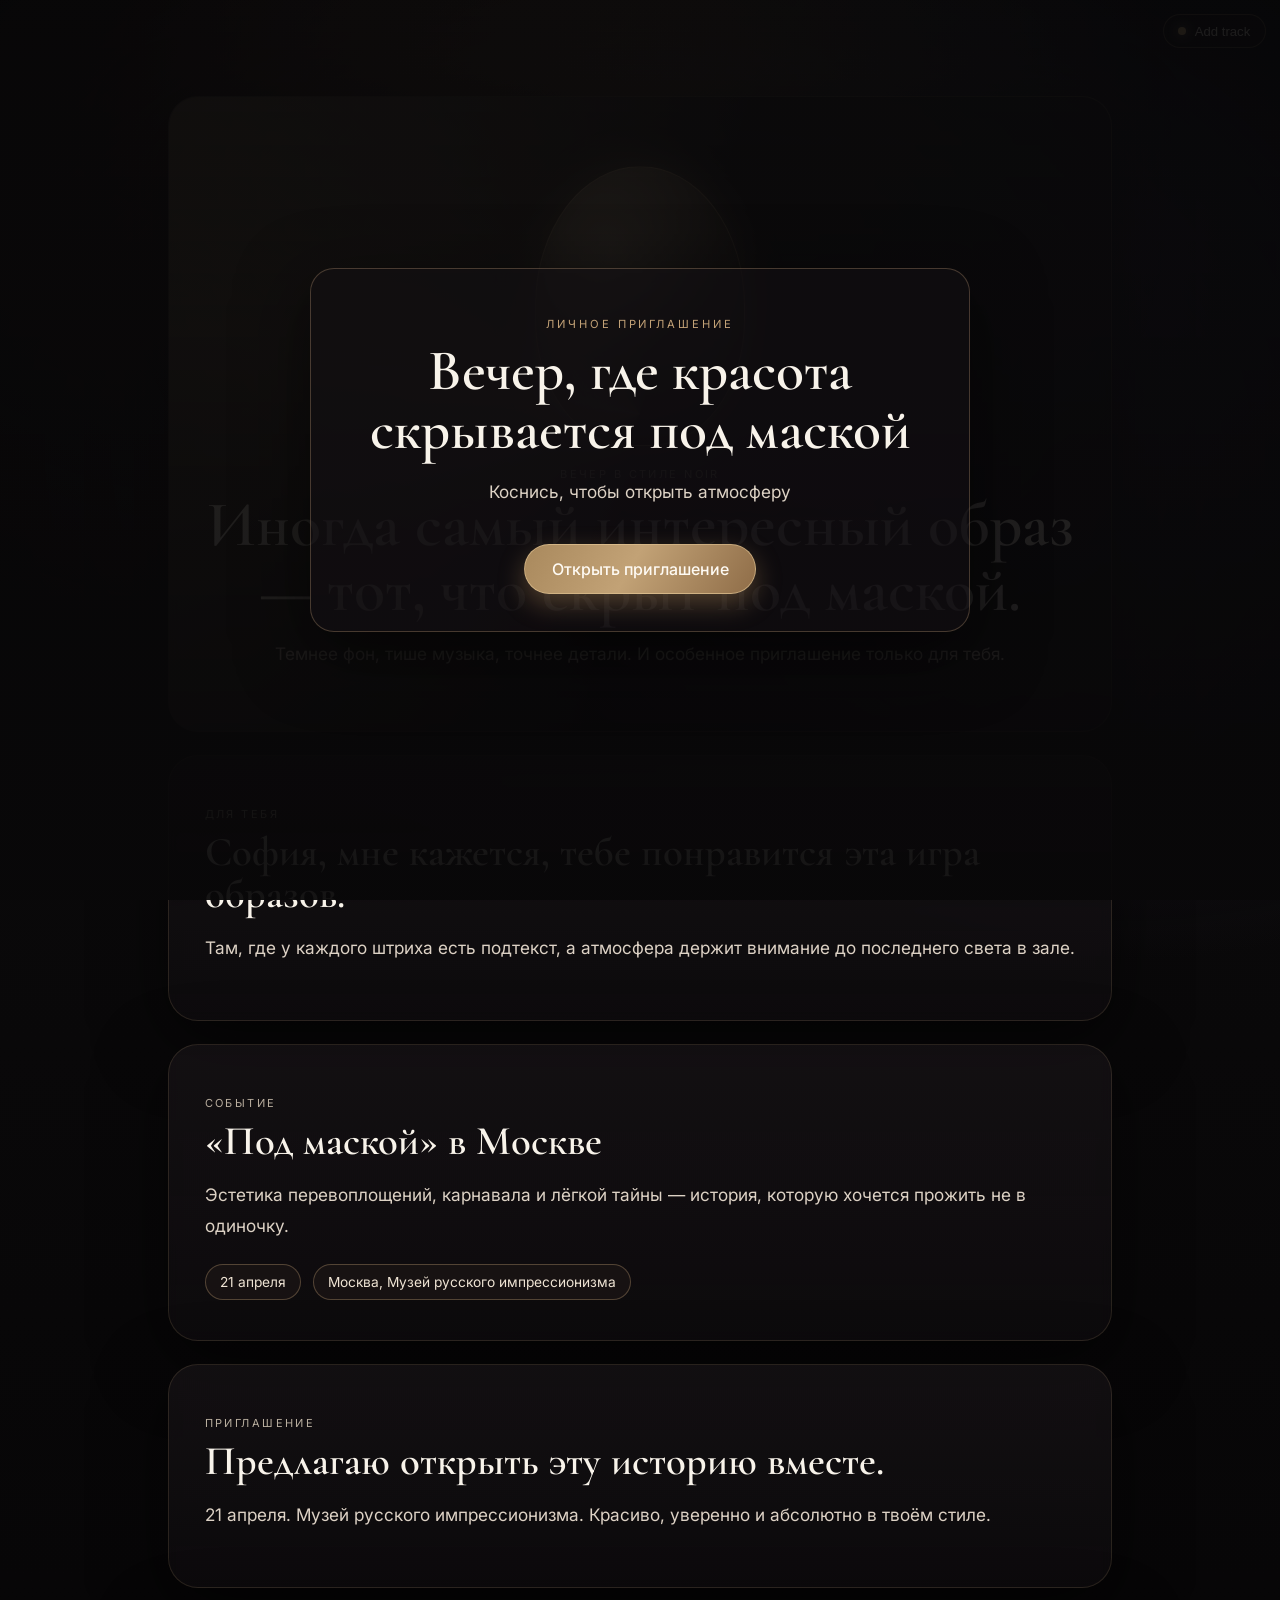
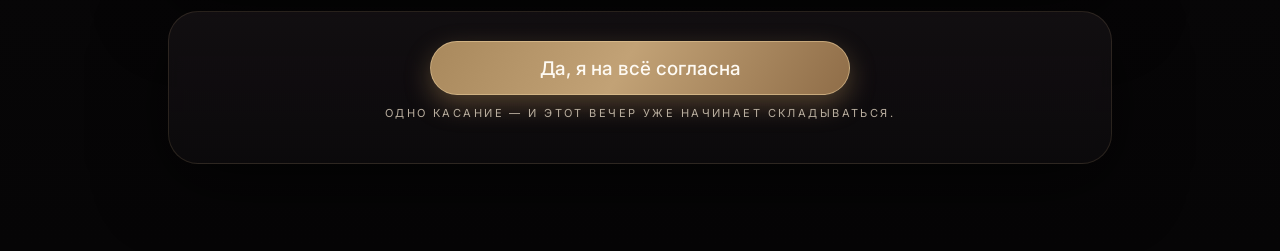
==== index.html @ 5cc1ad4d "Remove binary audio asset and make track external" ====
<!doctype html>
<html lang="ru">
  <head>
    <meta charset="UTF-8" />
    <meta name="viewport" content="width=device-width, initial-scale=1.0" />
    <title>Персональное приглашение</title>
    <meta
      name="description"
      content="Атмосферное персональное приглашение на выставку «Под маской» в Москве."
    />
    <link rel="preconnect" href="https://fonts.googleapis.com" />
    <link rel="preconnect" href="https://fonts.gstatic.com" crossorigin />
    <link
      href="https://fonts.googleapis.com/css2?family=Cormorant+Garamond:wght@400;500;600;700&family=Inter:wght@300;400;500;600&display=swap"
      rel="stylesheet"
    />
    <link rel="stylesheet" href="./styles.css" />
  </head>
  <body>
    <div class="grain"></div>
    <div class="vignette"></div>
    <div class="ambient-glow"></div>

    <div class="intro-overlay" id="introOverlay" aria-hidden="false">
      <div class="intro-card">
        <p class="intro-kicker">Личное приглашение</p>
        <h1 class="intro-title">Вечер, где красота скрывается под маской</h1>
        <p class="intro-subtitle">Коснись, чтобы открыть атмосферу</p>
        <button id="startButton" class="start-button">Открыть приглашение</button>
      </div>
    </div>

    <audio id="bgMusic" loop preload="none"></audio>

    <main class="page" id="page" aria-live="polite">
      <header class="hero reveal">
        <div class="hero-light"></div>
        <div class="mask-orb" aria-hidden="true"></div>
        <p class="eyebrow" id="eyebrowText"></p>
        <h2 class="hero-title" id="heroTitle"></h2>
        <p class="hero-description" id="heroDescription"></p>
      </header>

      <section class="content reveal" id="personalSection">
        <p class="section-label">Для тебя</p>
        <h3 class="section-title" id="personalTitle"></h3>
        <p class="section-text" id="personalText"></p>
      </section>

      <section class="content reveal" id="eventSection">
        <p class="section-label">Событие</p>
        <h3 class="section-title" id="eventTitle"></h3>
        <p class="section-text" id="eventText"></p>
        <div class="event-facts">
          <span id="factDate"></span>
          <span id="factPlace"></span>
        </div>
      </section>

      <section class="content content-invite reveal" id="inviteSection">
        <p class="section-label">Приглашение</p>
        <h3 class="section-title" id="inviteTitle"></h3>
        <p class="section-text" id="inviteText"></p>
      </section>

      <section class="cta-section reveal">
        <button id="agreeButton" class="agree-button">Да, я на всё согласна</button>
        <p class="cta-hint">Одно касание — и этот вечер уже начинает складываться.</p>
      </section>
    </main>

    <button class="sound-toggle" id="soundToggle" aria-label="Выключить звук" disabled>
      <span class="sound-dot"></span>
      <span id="soundState">Sound on</span>
    </button>

    <div class="confirmation" id="confirmation" aria-hidden="true">
      <div class="confirmation-card">
        <p class="confirmation-title">Принято.</p>
        <p class="confirmation-text" id="confirmationText"></p>
      </div>
    </div>

    <script src="./script.js"></script>
  </body>
</html>
---- styles.css ----
:root {
  --bg: #080708;
  --bg-soft: #121014;
  --text: #f2ede3;
  --muted: #b9ae9f;
  --gold: #c3a277;
  --gold-soft: rgba(195, 162, 119, 0.4);
  --card: rgba(19, 16, 19, 0.58);
  --line: rgba(195, 162, 119, 0.32);
  --shadow: 0 20px 70px rgba(0, 0, 0, 0.56);
}

* {
  box-sizing: border-box;
}

html,
body {
  margin: 0;
  min-height: 100%;
  font-family: 'Inter', system-ui, sans-serif;
  background: radial-gradient(circle at 18% 0%, #2a1717 0%, transparent 34%),
    radial-gradient(circle at 88% 14%, #231d2f 0%, transparent 36%),
    linear-gradient(180deg, #070607 0%, #0a090a 42%, #060506 100%);
  color: var(--text);
  overflow-x: hidden;
}

body {
  position: relative;
}

.grain,
.vignette,
.ambient-glow {
  position: fixed;
  inset: 0;
  pointer-events: none;
}

.grain {
  opacity: 0.07;
  background-image: radial-gradient(circle, rgba(255, 255, 255, 0.22) 0.8px, transparent 0.8px);
  background-size: 3px 3px;
}

.vignette {
  background: radial-gradient(ellipse at center, transparent 44%, rgba(0, 0, 0, 0.6) 100%);
}

.ambient-glow {
  background: radial-gradient(circle at 50% 18%, rgba(218, 179, 126, 0.2), transparent 55%);
  animation: breathe 9s ease-in-out infinite;
}

@keyframes breathe {
  0%,
  100% {
    opacity: 0.46;
    transform: scale(1);
  }
  50% {
    opacity: 0.76;
    transform: scale(1.06);
  }
}

.page {
  max-width: 980px;
  margin: 0 auto;
  padding: 5.2rem 1.15rem 4rem;
  position: relative;
  z-index: 4;
}

.hero,
.content,
.cta-section {
  border: 1px solid rgba(195, 162, 119, 0.16);
  background: linear-gradient(180deg, rgba(23, 19, 22, 0.72) 0%, rgba(17, 14, 17, 0.54) 100%);
  backdrop-filter: blur(6px);
  border-radius: 26px;
  box-shadow: var(--shadow);
  margin-bottom: 1.25rem;
}

.hero {
  position: relative;
  overflow: hidden;
  padding: 3.8rem 1.35rem 2.35rem;
  text-align: center;
}

.hero-light {
  position: absolute;
  inset: -35%;
  background: conic-gradient(from 190deg at 50% 50%, transparent 0deg, rgba(229, 194, 142, 0.28) 90deg, transparent 190deg);
  animation: sweep 18s linear infinite;
}

@keyframes sweep {
  from {
    transform: rotate(0deg);
  }
  to {
    transform: rotate(360deg);
  }
}

.mask-orb {
  width: clamp(130px, 31vw, 210px);
  aspect-ratio: 3 / 4;
  margin: 0 auto 1.3rem;
  border-radius: 50% 50% 45% 45%;
  border: 1px solid var(--line);
  background: radial-gradient(circle at 36% 30%, rgba(238, 215, 183, 0.36), transparent 46%),
    linear-gradient(160deg, rgba(199, 171, 132, 0.4), rgba(82, 59, 47, 0.14));
  box-shadow: 0 0 40px rgba(202, 170, 126, 0.31), inset 0 -18px 28px rgba(0, 0, 0, 0.4);
  animation: floatMask 7.5s ease-in-out infinite;
}

@keyframes floatMask {
  0%,
  100% {
    transform: translateY(0) rotate(-1deg);
  }
  50% {
    transform: translateY(-12px) rotate(1deg);
  }
}

.eyebrow,
.section-label,
.cta-hint {
  text-transform: uppercase;
  letter-spacing: 0.22em;
  font-size: 0.69rem;
  color: var(--muted);
}

.hero-title,
.section-title,
.intro-title,
.confirmation-title {
  font-family: 'Cormorant Garamond', serif;
  font-weight: 600;
  line-height: 1.02;
  color: #f8f3ea;
}

.hero-title {
  font-size: clamp(2rem, 9vw, 4rem);
  margin: 0.55rem 0 1rem;
}

.hero-description,
.section-text,
.intro-subtitle,
.confirmation-text {
  color: #ddd2c5;
  line-height: 1.75;
  font-size: clamp(1rem, 2.8vw, 1.08rem);
}

.content {
  padding: 2.1rem 1.2rem;
}

.section-title {
  font-size: clamp(1.65rem, 6.3vw, 2.55rem);
  margin: 0.5rem 0 0.9rem;
}

.event-facts {
  margin-top: 1.45rem;
  display: flex;
  flex-wrap: wrap;
  gap: 0.7rem;
}

.event-facts span {
  border: 1px solid rgba(195, 162, 119, 0.35);
  border-radius: 999px;
  padding: 0.55rem 0.9rem;
  font-size: 0.86rem;
  color: #efe4d4;
  background: rgba(53, 39, 33, 0.28);
}

.cta-section {
  text-align: center;
  padding: 1.8rem 1.1rem 2rem;
}

.agree-button,
.start-button {
  appearance: none;
  border: 1px solid rgba(233, 204, 154, 0.58);
  border-radius: 999px;
  background: linear-gradient(120deg, #a9895d 0%, #c2a276 46%, #8f6d48 100%);
  color: #fefaf3;
  font-family: 'Inter', sans-serif;
  font-weight: 500;
  padding: 0.9rem 1.65rem;
  cursor: pointer;
  box-shadow: 0 10px 26px rgba(159, 124, 81, 0.45);
  transition: transform 0.28s ease, box-shadow 0.28s ease, filter 0.28s ease;
}

.agree-button {
  font-size: clamp(1.02rem, 4.4vw, 1.18rem);
  width: min(100%, 420px);
}

.start-button {
  margin-top: 1.2rem;
  min-width: 220px;
  font-size: 1rem;
}

.agree-button:hover,
.start-button:hover,
.agree-button:focus-visible,
.start-button:focus-visible {
  transform: translateY(-2px) scale(1.01);
  box-shadow: 0 14px 31px rgba(188, 143, 92, 0.48);
  filter: saturate(1.1);
  outline: none;
}

.agree-button:active,
.start-button:active {
  transform: translateY(1px) scale(0.997);
}

.reveal {
  opacity: 0;
  transform: translateY(22px);
  transition: opacity 0.9s ease, transform 0.9s ease;
}

.reveal.show {
  opacity: 1;
  transform: translateY(0);
}

.sound-toggle {
  position: fixed;
  right: 0.9rem;
  top: 0.9rem;
  display: inline-flex;
  align-items: center;
  gap: 0.55rem;
  border: 1px solid rgba(192, 161, 120, 0.45);
  border-radius: 999px;
  padding: 0.52rem 0.9rem;
  font-size: 0.82rem;
  color: #f0e6d9;
  background: rgba(20, 17, 20, 0.75);
  backdrop-filter: blur(6px);
  z-index: 10;
}

.sound-toggle:disabled {
  opacity: 0.6;
}

.sound-dot {
  width: 8px;
  height: 8px;
  border-radius: 50%;
  background: #eac087;
  box-shadow: 0 0 11px rgba(234, 192, 135, 0.86);
}

.sound-toggle.muted .sound-dot {
  background: #7d7264;
  box-shadow: none;
}

.intro-overlay {
  position: fixed;
  inset: 0;
  z-index: 20;
  display: grid;
  place-items: center;
  padding: 1rem;
  background: linear-gradient(180deg, rgba(7, 7, 8, 0.84), rgba(9, 8, 9, 0.95));
  transition: opacity 1s ease, visibility 1s ease;
}

.intro-overlay.hidden {
  opacity: 0;
  visibility: hidden;
}

.intro-card {
  text-align: center;
  max-width: 660px;
  border: 1px solid rgba(198, 164, 123, 0.3);
  border-radius: 24px;
  background: var(--card);
  padding: 2.3rem 1.2rem;
  box-shadow: var(--shadow);
}

.intro-kicker {
  color: var(--gold);
  letter-spacing: 0.26em;
  text-transform: uppercase;
  font-size: 0.7rem;
}

.intro-title {
  font-size: clamp(2rem, 8.3vw, 3.6rem);
  margin: 0.45rem 0 0.95rem;
}

.confirmation {
  position: fixed;
  inset: 0;
  z-index: 40;
  display: grid;
  place-items: center;
  pointer-events: none;
  opacity: 0;
  transition: opacity 0.75s ease;
  background: radial-gradient(circle at center, rgba(37, 24, 22, 0.68), rgba(6, 6, 6, 0.92));
}

.confirmation.show {
  opacity: 1;
}

.confirmation-card {
  width: min(92vw, 560px);
  text-align: center;
  border-radius: 24px;
  border: 1px solid rgba(220, 186, 136, 0.35);
  padding: 2rem 1.2rem;
  background: rgba(21, 18, 20, 0.75);
}

.confirmation-title {
  font-size: clamp(2.2rem, 10vw, 3.2rem);
  margin: 0 0 0.7rem;
}

@media (min-width: 760px) {
  .page {
    padding-top: 6rem;
  }

  .hero,
  .content,
  .cta-section {
    margin-bottom: 1.45rem;
    border-radius: 30px;
  }

  .hero {
    padding: 4.3rem 2.2rem 2.75rem;
  }

  .content {
    padding: 2.5rem 2.2rem;
  }
}

@media (prefers-reduced-motion: reduce) {
  *,
  *::before,
  *::after {
    animation: none !important;
    transition: none !important;
    scroll-behavior: auto !important;
  }
}
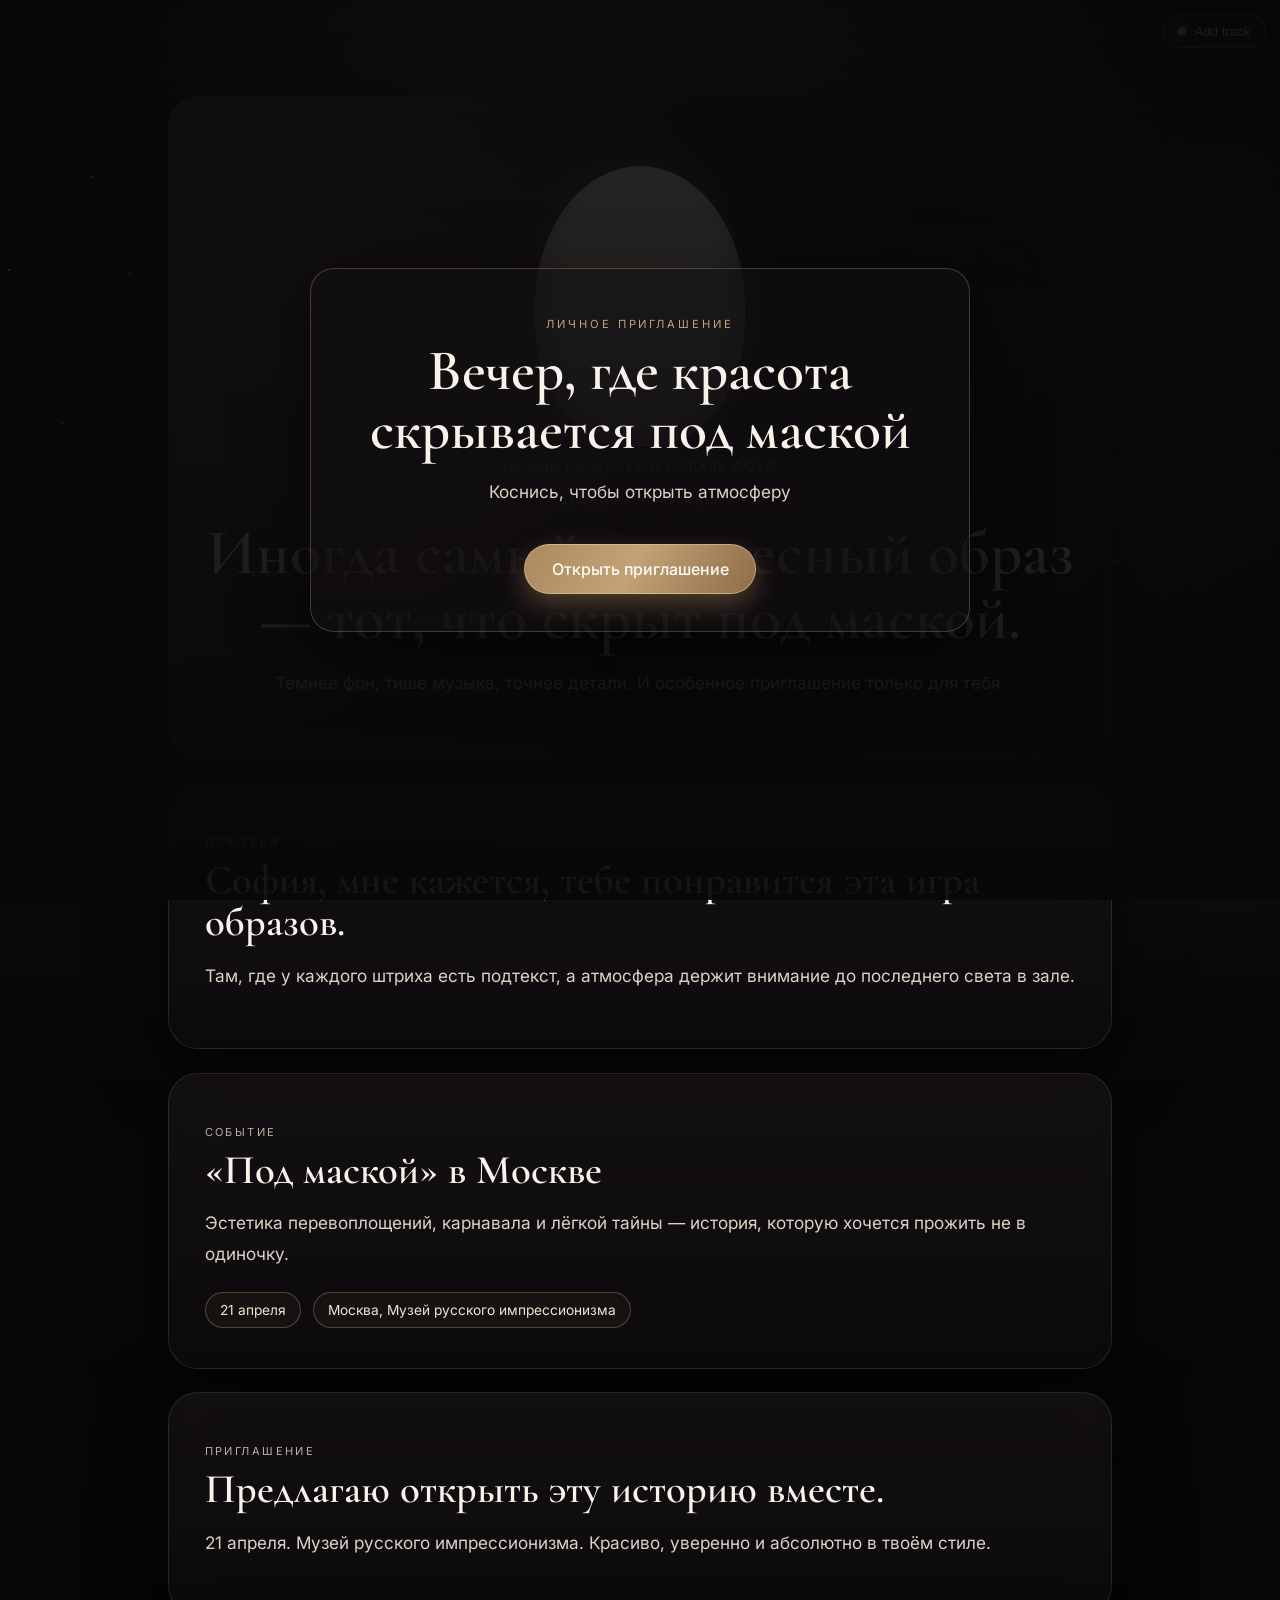
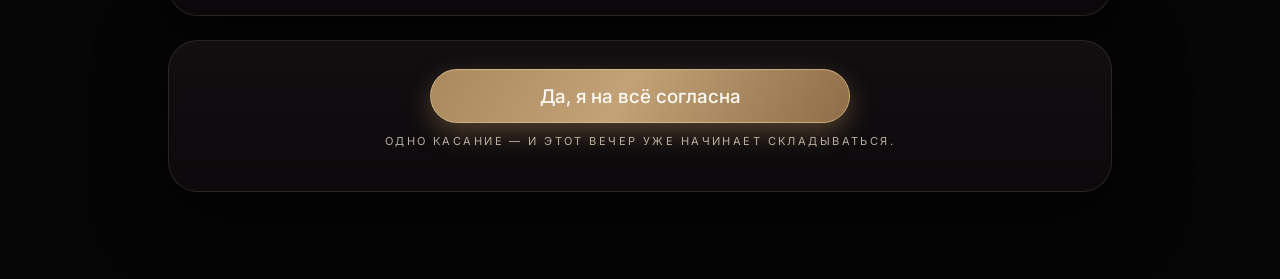
==== commit d51fc978: "Enhance invitation with Telegram RSVP, photo mask upload, and richer animations" ====
--- a/index.html
+++ b/index.html
@@ -20,6 +20,7 @@
     <div class="grain"></div>
     <div class="vignette"></div>
     <div class="ambient-glow"></div>
+    <div class="sparkles" id="sparkles" aria-hidden="true"></div>
 
     <div class="intro-overlay" id="introOverlay" aria-hidden="false">
       <div class="intro-card">
@@ -33,9 +34,13 @@
     <audio id="bgMusic" loop preload="none"></audio>
 
     <main class="page" id="page" aria-live="polite">
-      <header class="hero reveal">
+      <header class="hero reveal" id="hero">
         <div class="hero-light"></div>
-        <div class="mask-orb" aria-hidden="true"></div>
+        <div class="mask-wrap">
+          <button id="maskOrb" class="mask-orb" aria-label="Загрузить фото в маску"></button>
+          <div class="orb-hint">Нажми на маску и добавь фото</div>
+          <input id="photoInput" class="photo-input" type="file" accept="image/*" />
+        </div>
         <p class="eyebrow" id="eyebrowText"></p>
         <h2 class="hero-title" id="heroTitle"></h2>
         <p class="hero-description" id="heroDescription"></p>
--- a/styles.css
+++ b/styles.css
@@ -1,10 +1,7 @@
 :root {
-  --bg: #080708;
-  --bg-soft: #121014;
   --text: #f2ede3;
   --muted: #b9ae9f;
   --gold: #c3a277;
-  --gold-soft: rgba(195, 162, 119, 0.4);
   --card: rgba(19, 16, 19, 0.58);
   --line: rgba(195, 162, 119, 0.32);
   --shadow: 0 20px 70px rgba(0, 0, 0, 0.56);
@@ -32,7 +29,8 @@
 
 .grain,
 .vignette,
-.ambient-glow {
+.ambient-glow,
+.sparkles {
   position: fixed;
   inset: 0;
   pointer-events: none;
@@ -51,6 +49,33 @@
 .ambient-glow {
   background: radial-gradient(circle at 50% 18%, rgba(218, 179, 126, 0.2), transparent 55%);
   animation: breathe 9s ease-in-out infinite;
+}
+
+.spark {
+  position: absolute;
+  width: 2px;
+  height: 2px;
+  border-radius: 50%;
+  background: rgba(255, 227, 186, 0.92);
+  box-shadow: 0 0 10px rgba(255, 214, 155, 0.65);
+  animation: sparkleUp linear infinite;
+}
+
+@keyframes sparkleUp {
+  0% {
+    opacity: 0;
+    transform: translateY(10px) scale(0.7);
+  }
+  15% {
+    opacity: 0.85;
+  }
+  80% {
+    opacity: 0.5;
+  }
+  100% {
+    opacity: 0;
+    transform: translateY(-70px) scale(1.15);
+  }
 }
 
 @keyframes breathe {
@@ -85,10 +110,34 @@
 }
 
 .hero {
+  --parallaxX: 0px;
+  --parallaxY: 0px;
   position: relative;
   overflow: hidden;
   padding: 3.8rem 1.35rem 2.35rem;
   text-align: center;
+  transform: translate3d(var(--parallaxX), var(--parallaxY), 0);
+  transition: transform 0.25s ease;
+}
+
+.hero::after {
+  content: '';
+  position: absolute;
+  inset: 0;
+  background: linear-gradient(110deg, transparent 0%, rgba(245, 221, 188, 0.08) 32%, transparent 58%);
+  transform: translateX(-130%);
+  animation: heroShine 9s ease-in-out infinite;
+}
+
+@keyframes heroShine {
+  0%,
+  100% {
+    transform: translateX(-130%);
+  }
+  45%,
+  55% {
+    transform: translateX(130%);
+  }
 }
 
 .hero-light {
@@ -107,16 +156,52 @@
   }
 }
 
+.mask-wrap {
+  position: relative;
+  z-index: 2;
+  margin-bottom: 1.3rem;
+}
+
 .mask-orb {
+  --mask-image: none;
   width: clamp(130px, 31vw, 210px);
   aspect-ratio: 3 / 4;
-  margin: 0 auto 1.3rem;
+  margin: 0 auto;
   border-radius: 50% 50% 45% 45%;
   border: 1px solid var(--line);
-  background: radial-gradient(circle at 36% 30%, rgba(238, 215, 183, 0.36), transparent 46%),
+  background-image: var(--mask-image), radial-gradient(circle at 36% 30%, rgba(238, 215, 183, 0.36), transparent 46%),
     linear-gradient(160deg, rgba(199, 171, 132, 0.4), rgba(82, 59, 47, 0.14));
+  background-size: cover, auto, auto;
+  background-position: center;
   box-shadow: 0 0 40px rgba(202, 170, 126, 0.31), inset 0 -18px 28px rgba(0, 0, 0, 0.4);
   animation: floatMask 7.5s ease-in-out infinite;
+  cursor: pointer;
+  position: relative;
+}
+
+.mask-orb::before {
+  content: '';
+  position: absolute;
+  inset: 7%;
+  border-radius: inherit;
+  border: 1px solid rgba(250, 223, 176, 0.22);
+}
+
+.mask-orb.has-photo {
+  border-color: rgba(255, 222, 175, 0.6);
+  box-shadow: 0 0 48px rgba(202, 170, 126, 0.45), inset 0 -20px 20px rgba(0, 0, 0, 0.18);
+}
+
+.photo-input {
+  display: none;
+}
+
+.orb-hint {
+  margin-top: 0.7rem;
+  font-size: 0.78rem;
+  letter-spacing: 0.12em;
+  text-transform: uppercase;
+  color: #c7baa8;
 }
 
 @keyframes floatMask {
@@ -151,6 +236,20 @@
 .hero-title {
   font-size: clamp(2rem, 9vw, 4rem);
   margin: 0.55rem 0 1rem;
+  animation: titleRise 1.4s ease both;
+}
+
+@keyframes titleRise {
+  from {
+    opacity: 0;
+    transform: translateY(16px);
+    letter-spacing: 0.02em;
+  }
+  to {
+    opacity: 1;
+    transform: translateY(0);
+    letter-spacing: normal;
+  }
 }
 
 .hero-description,
@@ -221,7 +320,8 @@
 .agree-button:hover,
 .start-button:hover,
 .agree-button:focus-visible,
-.start-button:focus-visible {
+.start-button:focus-visible,
+.mask-orb:hover {
   transform: translateY(-2px) scale(1.01);
   box-shadow: 0 14px 31px rgba(188, 143, 92, 0.48);
   filter: saturate(1.1);
@@ -229,7 +329,8 @@
 }
 
 .agree-button:active,
-.start-button:active {
+.start-button:active,
+.mask-orb:active {
   transform: translateY(1px) scale(0.997);
 }
 
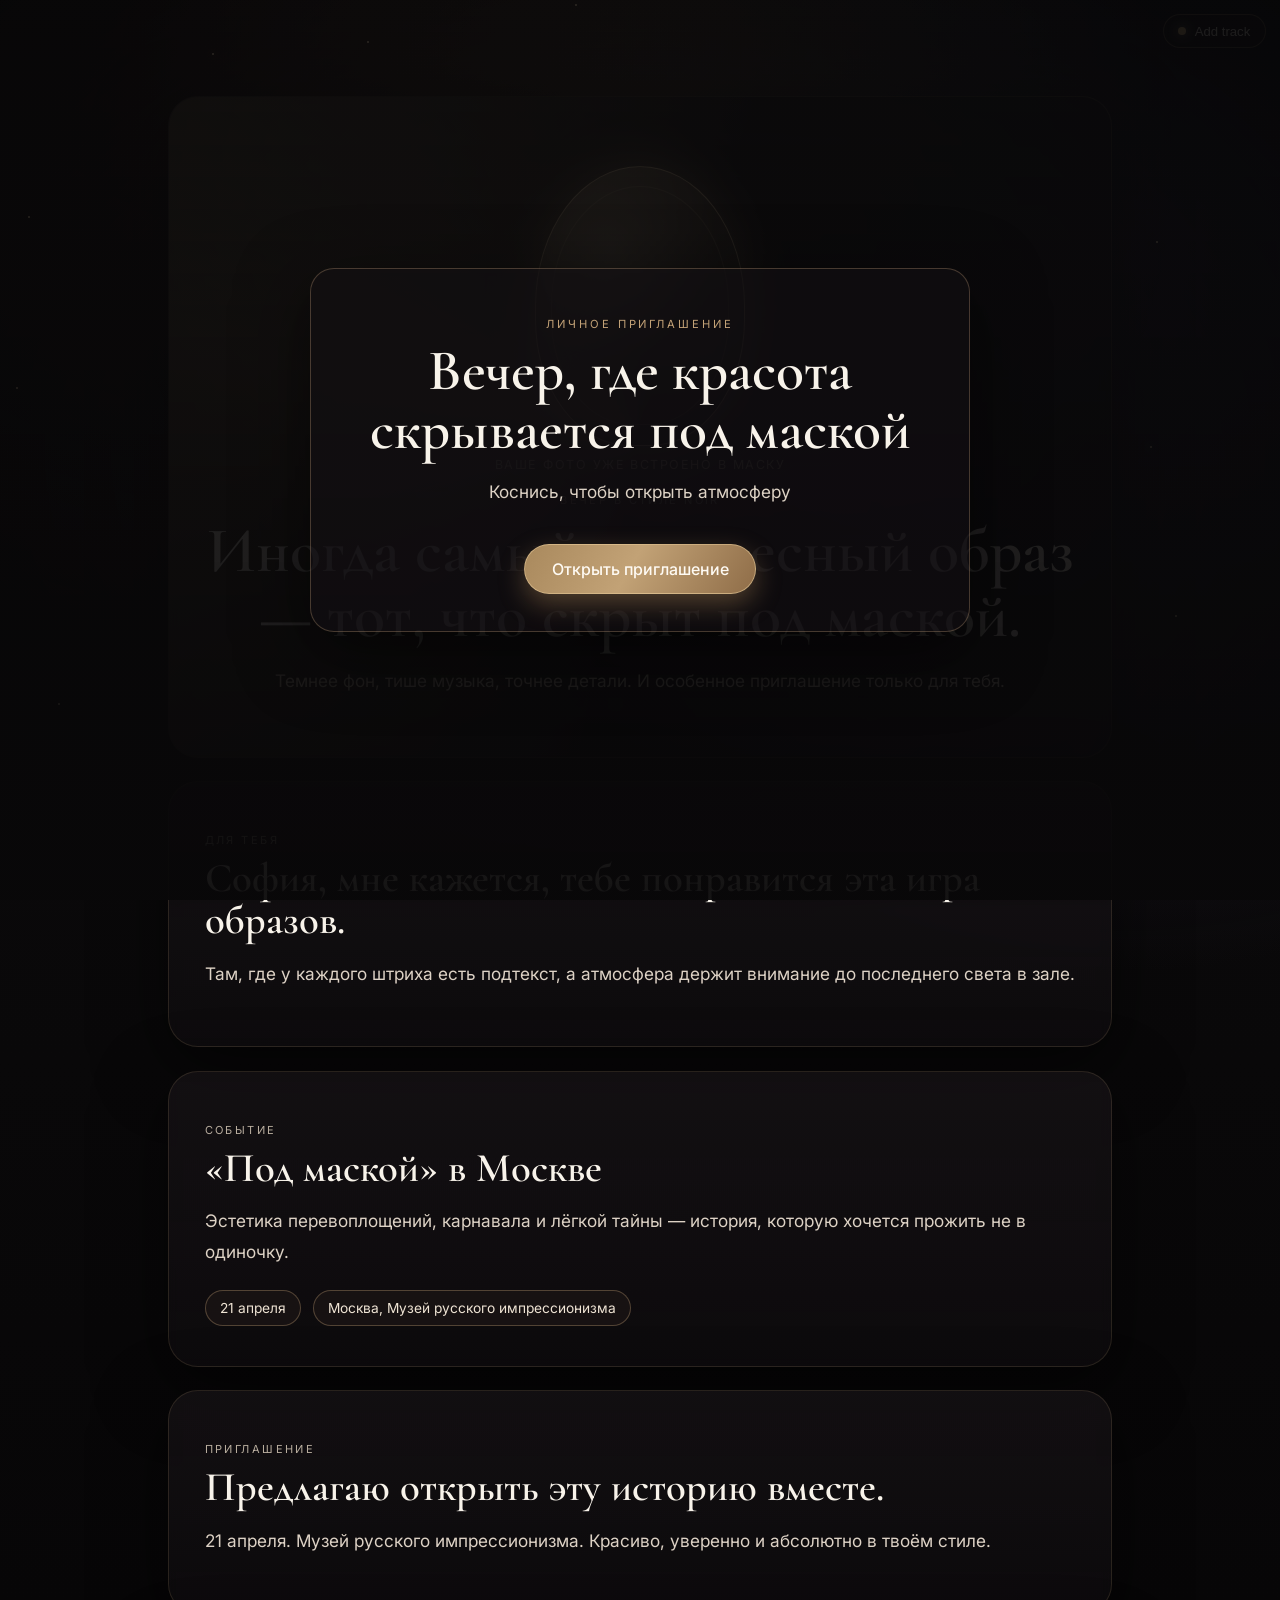
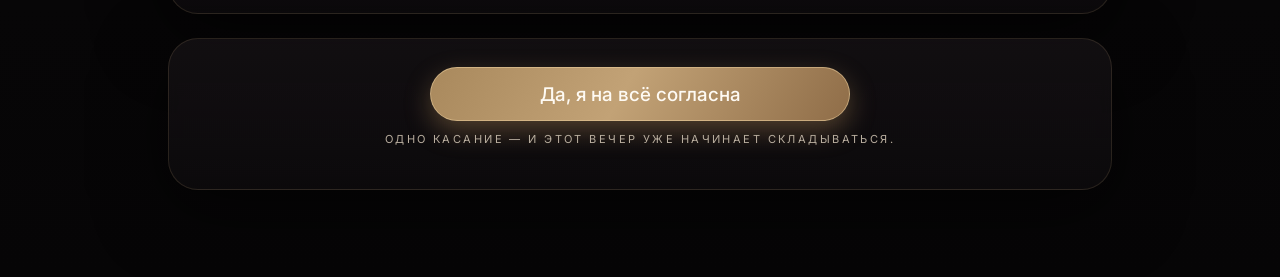
==== commit 511ee84c: "Set permanent default mask photo and remove manual upload flow" ====
--- a/index.html
+++ b/index.html
@@ -37,9 +37,8 @@
       <header class="hero reveal" id="hero">
         <div class="hero-light"></div>
         <div class="mask-wrap">
-          <button id="maskOrb" class="mask-orb" aria-label="Загрузить фото в маску"></button>
-          <div class="orb-hint">Нажми на маску и добавь фото</div>
-          <input id="photoInput" class="photo-input" type="file" accept="image/*" />
+          <div id="maskOrb" class="mask-orb has-photo" aria-label="Фото в маске" role="img"></div>
+          <div class="orb-hint">Ваше фото уже встроено в маску</div>
         </div>
         <p class="eyebrow" id="eyebrowText"></p>
         <h2 class="hero-title" id="heroTitle"></h2>
--- a/styles.css
+++ b/styles.css
@@ -175,7 +175,6 @@
   background-position: center;
   box-shadow: 0 0 40px rgba(202, 170, 126, 0.31), inset 0 -18px 28px rgba(0, 0, 0, 0.4);
   animation: floatMask 7.5s ease-in-out infinite;
-  cursor: pointer;
   position: relative;
 }
 
@@ -190,10 +189,6 @@
 .mask-orb.has-photo {
   border-color: rgba(255, 222, 175, 0.6);
   box-shadow: 0 0 48px rgba(202, 170, 126, 0.45), inset 0 -20px 20px rgba(0, 0, 0, 0.18);
-}
-
-.photo-input {
-  display: none;
 }
 
 .orb-hint {
@@ -301,7 +296,6 @@
   font-family: 'Inter', sans-serif;
   font-weight: 500;
   padding: 0.9rem 1.65rem;
-  cursor: pointer;
   box-shadow: 0 10px 26px rgba(159, 124, 81, 0.45);
   transition: transform 0.28s ease, box-shadow 0.28s ease, filter 0.28s ease;
 }
@@ -320,8 +314,7 @@
 .agree-button:hover,
 .start-button:hover,
 .agree-button:focus-visible,
-.start-button:focus-visible,
-.mask-orb:hover {
+.start-button:focus-visible {
   transform: translateY(-2px) scale(1.01);
   box-shadow: 0 14px 31px rgba(188, 143, 92, 0.48);
   filter: saturate(1.1);
@@ -329,8 +322,7 @@
 }
 
 .agree-button:active,
-.start-button:active,
-.mask-orb:active {
+.start-button:active {
   transform: translateY(1px) scale(0.997);
 }
 
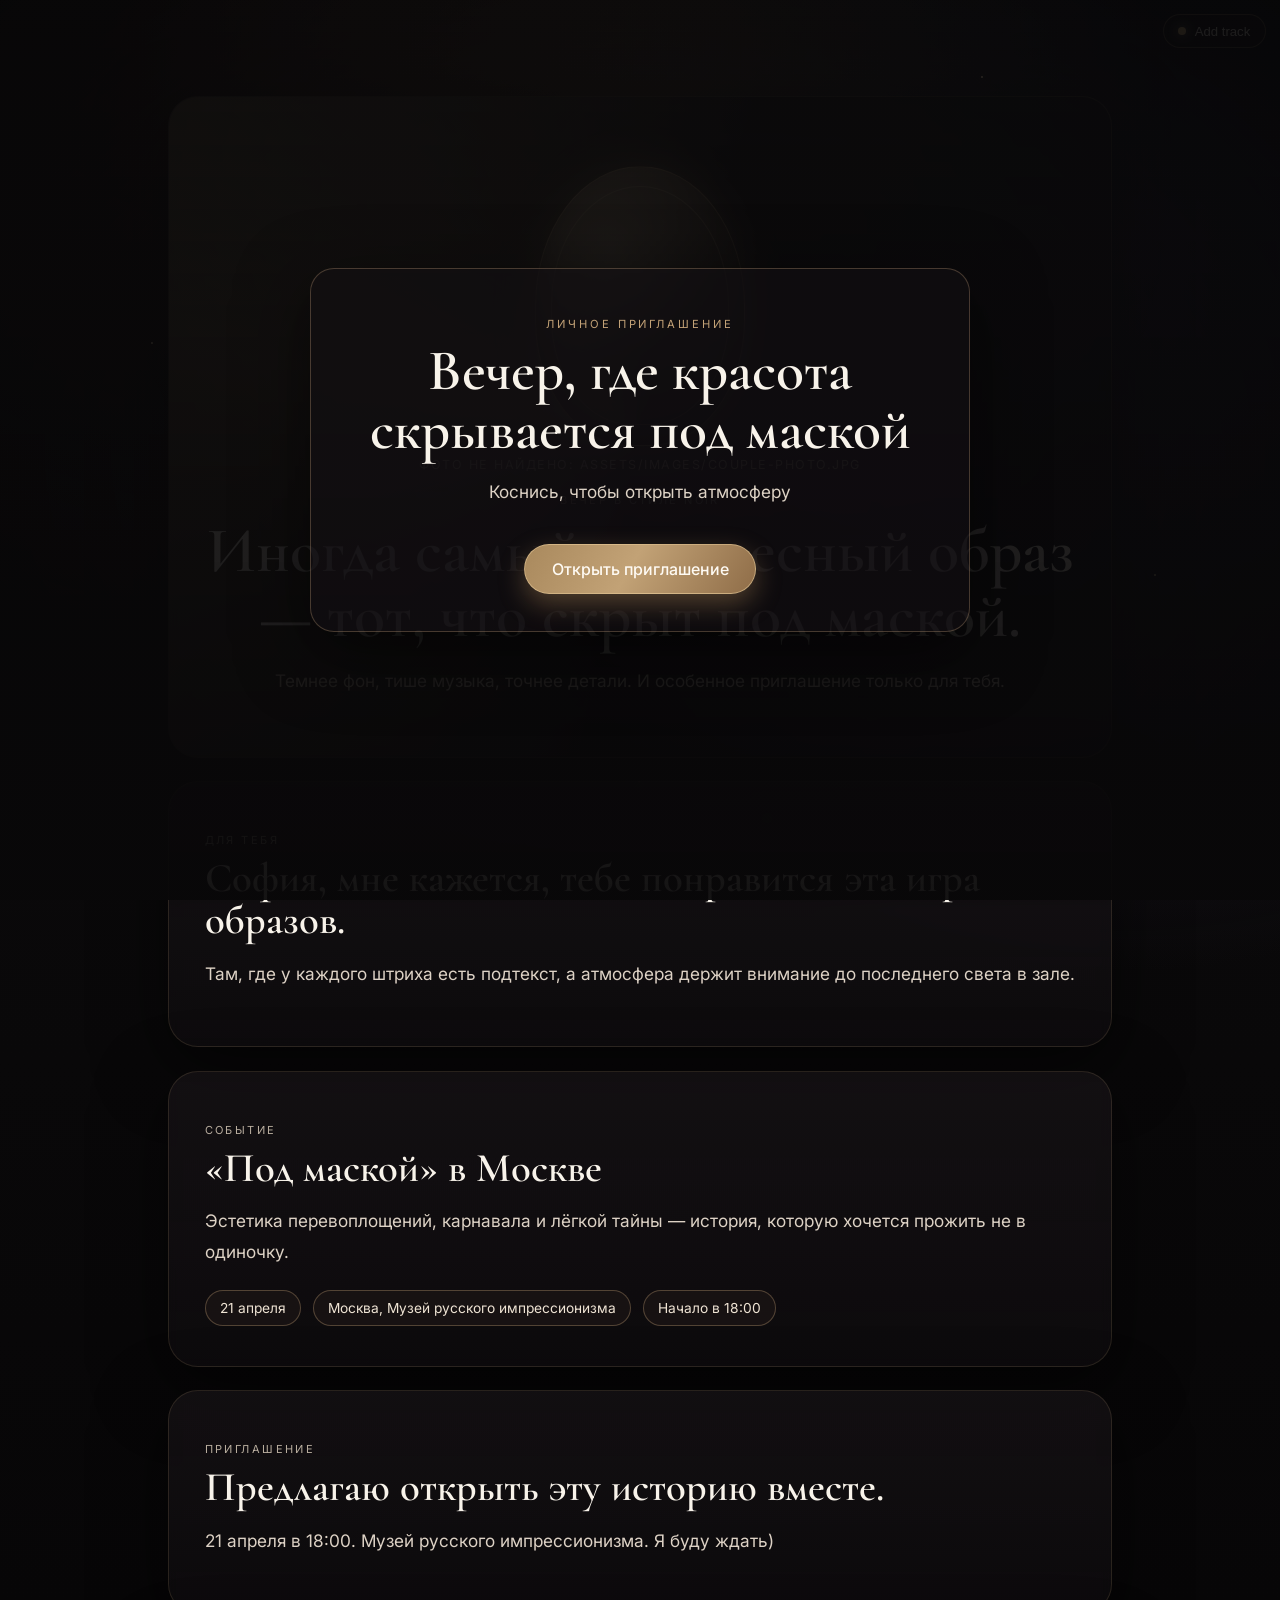
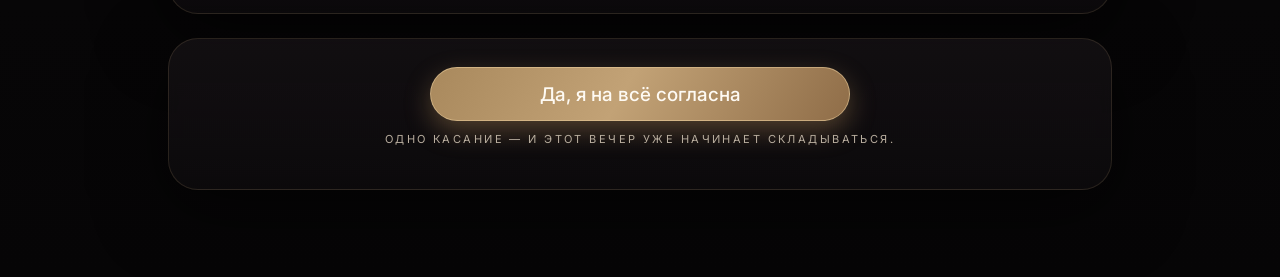
==== commit 5e925e22: "Add 18:00 event time and update invite text; improve mask photo status" ====
--- a/index.html
+++ b/index.html
@@ -38,7 +38,7 @@
         <div class="hero-light"></div>
         <div class="mask-wrap">
           <div id="maskOrb" class="mask-orb has-photo" aria-label="Фото в маске" role="img"></div>
-          <div class="orb-hint">Ваше фото уже встроено в маску</div>
+          <div class="orb-hint" id="orbHint">Фото загружается…</div>
         </div>
         <p class="eyebrow" id="eyebrowText"></p>
         <h2 class="hero-title" id="heroTitle"></h2>
@@ -58,6 +58,7 @@
         <div class="event-facts">
           <span id="factDate"></span>
           <span id="factPlace"></span>
+          <span id="factTime"></span>
         </div>
       </section>
 
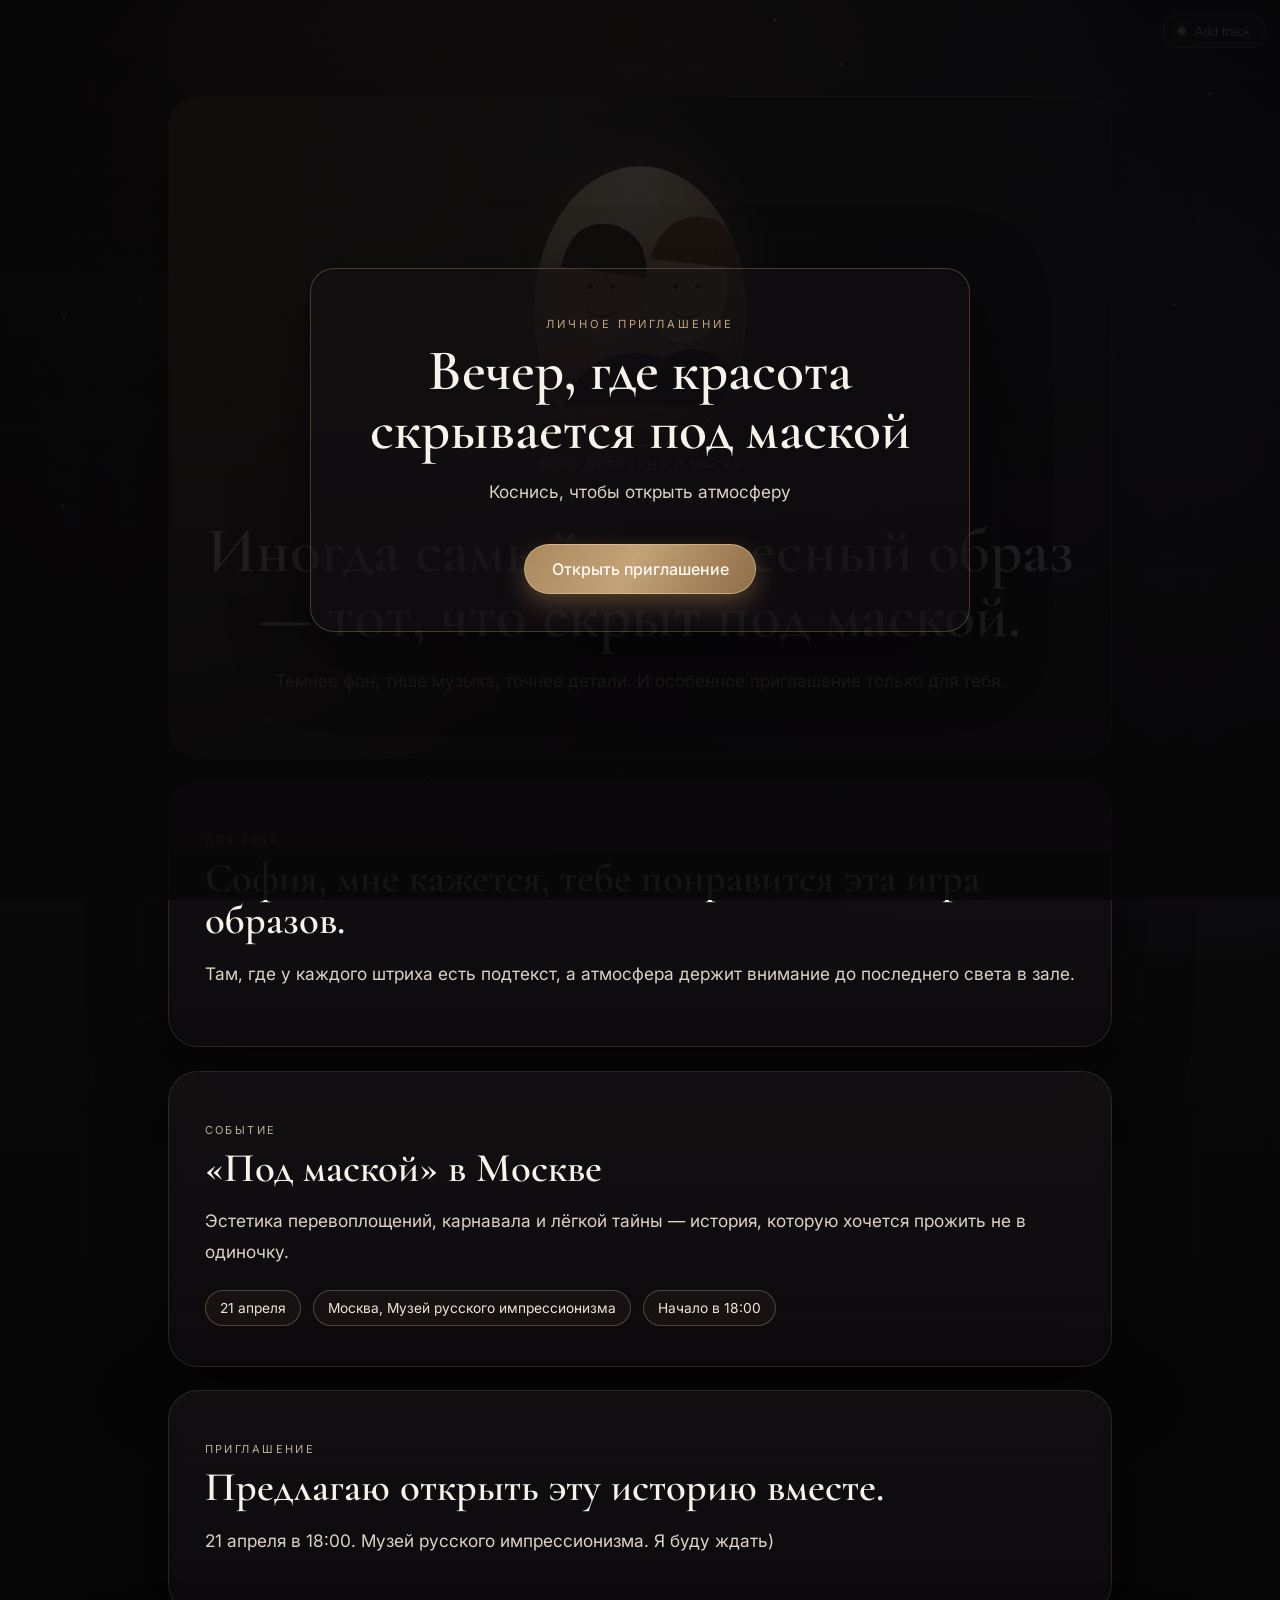
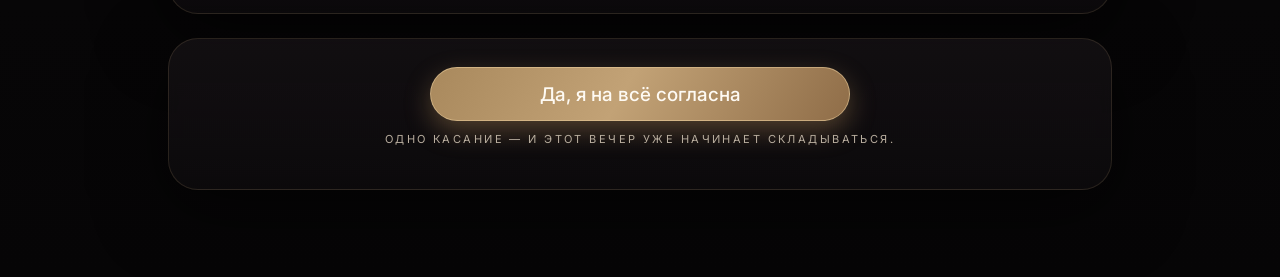
==== commit 88f7b06e: "Bundle default mask image so photo always appears" ====
--- a/index.html
+++ b/index.html
@@ -38,7 +38,7 @@
         <div class="hero-light"></div>
         <div class="mask-wrap">
           <div id="maskOrb" class="mask-orb has-photo" aria-label="Фото в маске" role="img"></div>
-          <div class="orb-hint" id="orbHint">Фото загружается…</div>
+          <div class="orb-hint" id="orbHint">Фото встроено в маску</div>
         </div>
         <p class="eyebrow" id="eyebrowText"></p>
         <h2 class="hero-title" id="heroTitle"></h2>
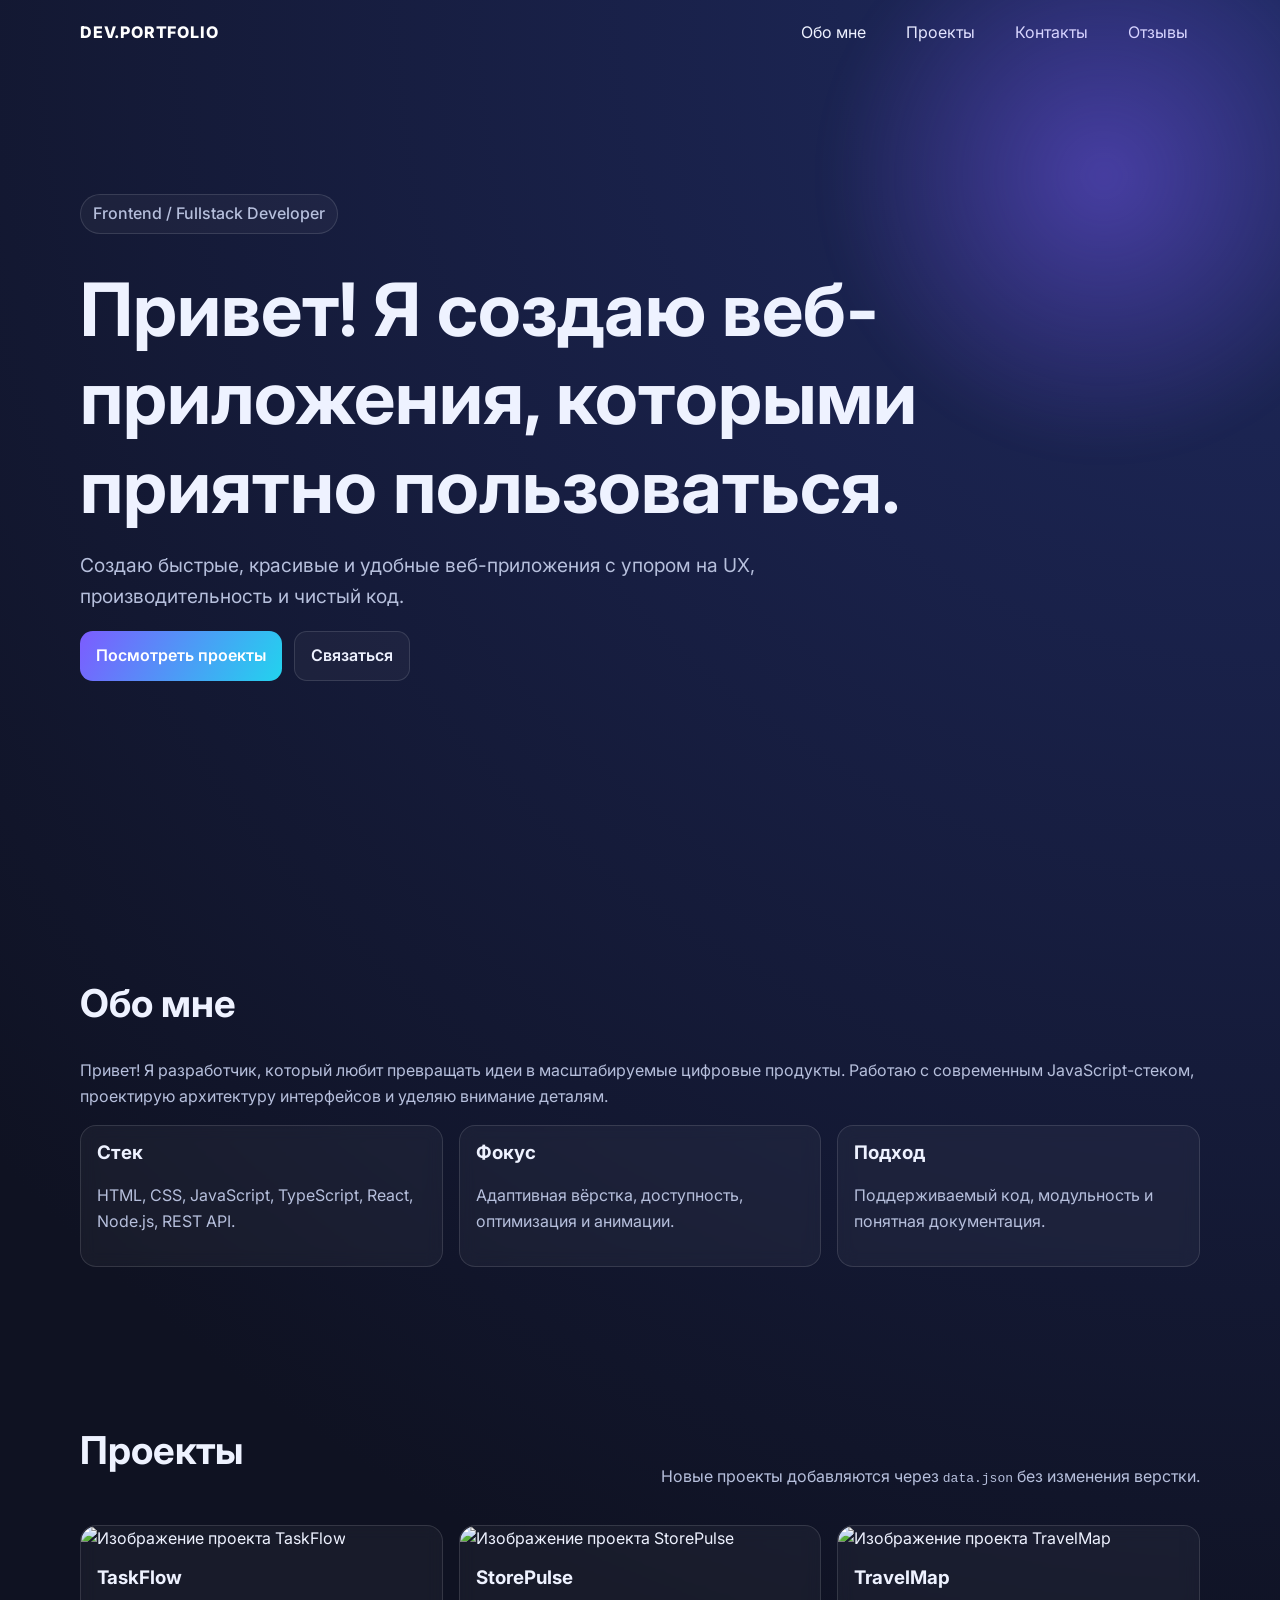
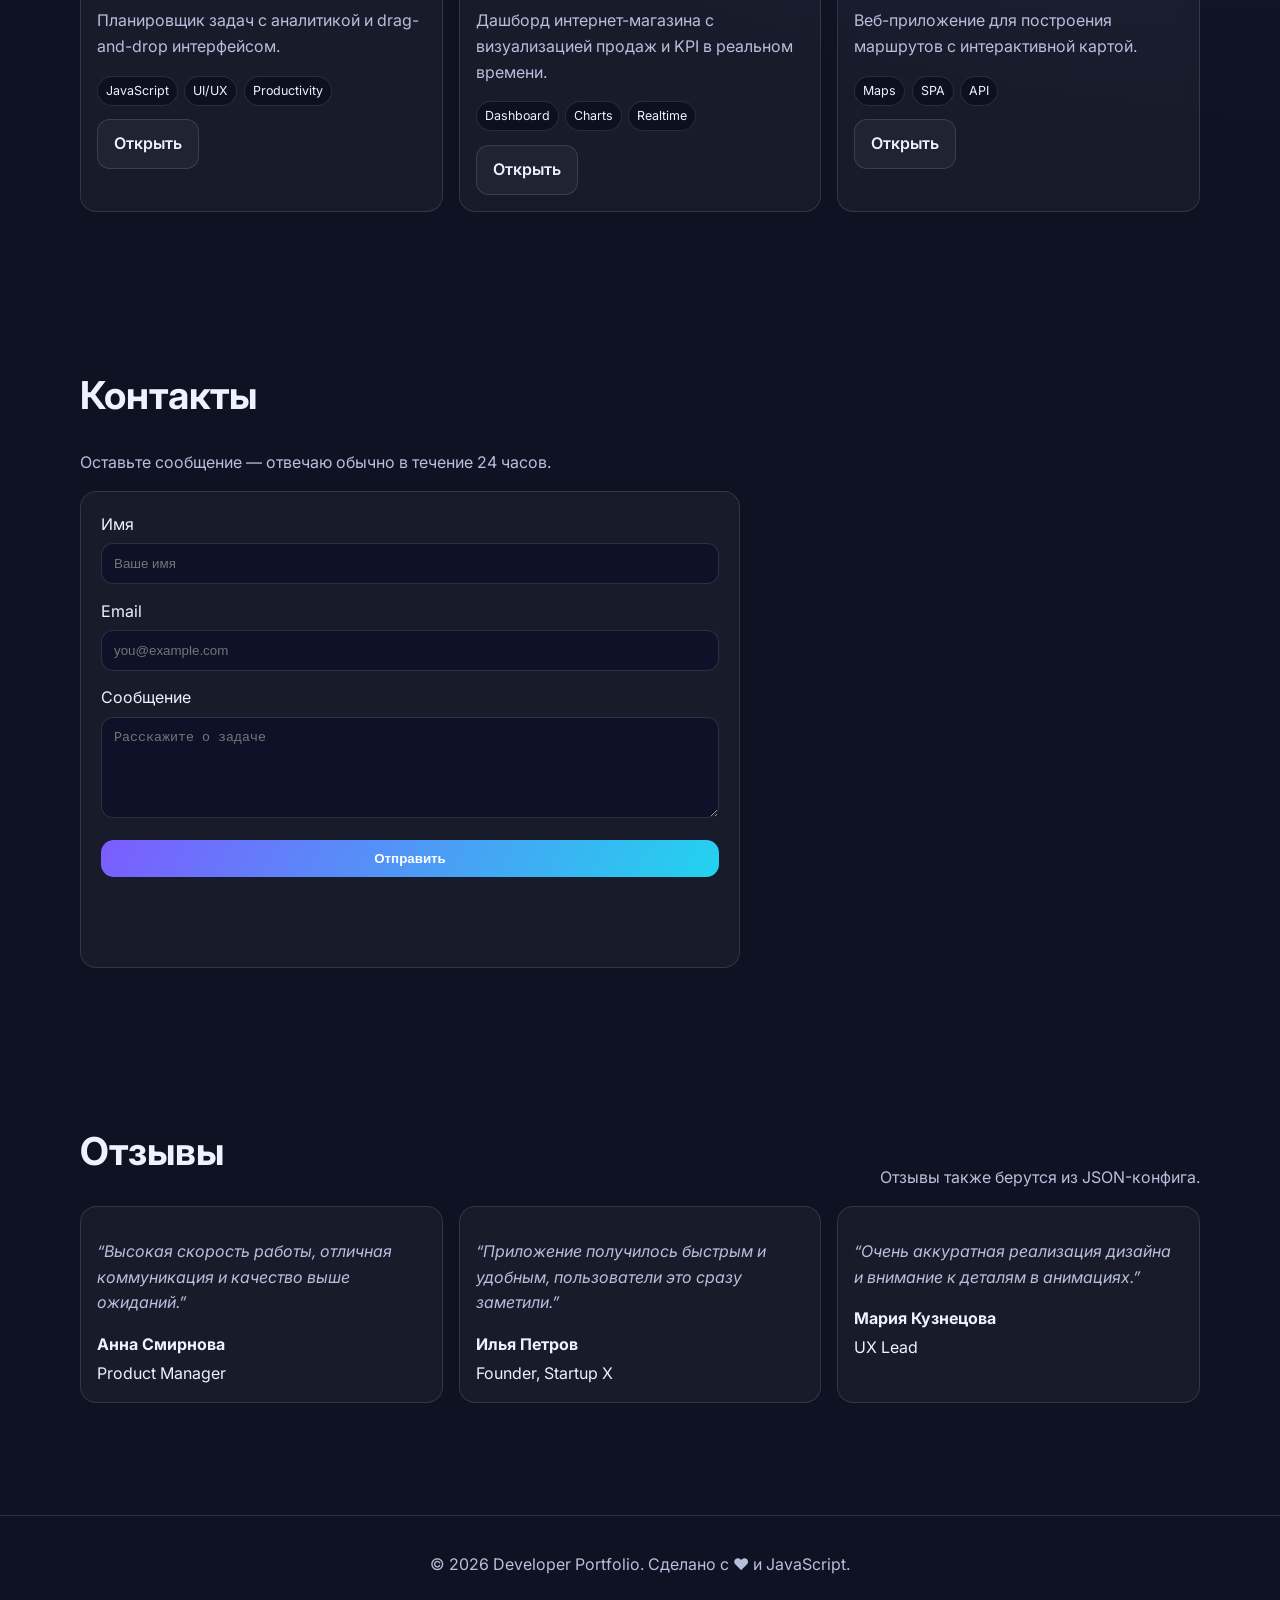
==== commit 2e76e66d: "Add responsive developer portfolio with configurable JSON content" ====
--- a/index.html
+++ b/index.html
@@ -3,89 +3,133 @@
   <head>
     <meta charset="UTF-8" />
     <meta name="viewport" content="width=device-width, initial-scale=1.0" />
-    <title>Персональное приглашение</title>
-    <meta
-      name="description"
-      content="Атмосферное персональное приглашение на выставку «Под маской» в Москве."
-    />
+    <title>Портфолио разработчика</title>
     <link rel="preconnect" href="https://fonts.googleapis.com" />
     <link rel="preconnect" href="https://fonts.gstatic.com" crossorigin />
     <link
-      href="https://fonts.googleapis.com/css2?family=Cormorant+Garamond:wght@400;500;600;700&family=Inter:wght@300;400;500;600&display=swap"
+      href="https://fonts.googleapis.com/css2?family=Inter:wght@400;500;700;800&display=swap"
       rel="stylesheet"
     />
-    <link rel="stylesheet" href="./styles.css" />
+    <link rel="stylesheet" href="styles.css" />
   </head>
   <body>
-    <div class="grain"></div>
-    <div class="vignette"></div>
-    <div class="ambient-glow"></div>
-    <div class="sparkles" id="sparkles" aria-hidden="true"></div>
+    <header class="hero" id="home">
+      <nav class="nav container">
+        <a class="logo" href="#home">DEV.PORTFOLIO</a>
+        <button class="nav-toggle" id="navToggle" aria-label="Открыть меню">☰</button>
+        <ul class="nav-links" id="navLinks">
+          <li><a href="#about" data-tooltip="Узнайте, кто я">Обо мне</a></li>
+          <li><a href="#projects" data-tooltip="Лучшие работы">Проекты</a></li>
+          <li><a href="#contacts" data-tooltip="Связаться со мной">Контакты</a></li>
+          <li><a href="#reviews" data-tooltip="Что говорят клиенты">Отзывы</a></li>
+        </ul>
+      </nav>
 
-    <div class="intro-overlay" id="introOverlay" aria-hidden="false">
-      <div class="intro-card">
-        <p class="intro-kicker">Личное приглашение</p>
-        <h1 class="intro-title">Вечер, где красота скрывается под маской</h1>
-        <p class="intro-subtitle">Коснись, чтобы открыть атмосферу</p>
-        <button id="startButton" class="start-button">Открыть приглашение</button>
+      <div class="hero-content container">
+        <p class="hero-badge">Frontend / Fullstack Developer</p>
+        <h1 id="typingTitle" class="hero-title"></h1>
+        <p class="hero-subtitle">
+          Создаю быстрые, красивые и удобные веб-приложения с упором на UX, производительность
+          и чистый код.
+        </p>
+        <div class="hero-actions">
+          <a class="btn btn-primary" href="#projects">Посмотреть проекты</a>
+          <a class="btn btn-secondary" href="#contacts">Связаться</a>
+        </div>
       </div>
-    </div>
+      <div class="hero-glow" aria-hidden="true"></div>
+    </header>
 
-    <audio id="bgMusic" loop preload="none"></audio>
-
-    <main class="page" id="page" aria-live="polite">
-      <header class="hero reveal" id="hero">
-        <div class="hero-light"></div>
-        <div class="mask-wrap">
-          <div id="maskOrb" class="mask-orb has-photo" aria-label="Фото в маске" role="img"></div>
-          <div class="orb-hint" id="orbHint">Фото встроено в маску</div>
-        </div>
-        <p class="eyebrow" id="eyebrowText"></p>
-        <h2 class="hero-title" id="heroTitle"></h2>
-        <p class="hero-description" id="heroDescription"></p>
-      </header>
-
-      <section class="content reveal" id="personalSection">
-        <p class="section-label">Для тебя</p>
-        <h3 class="section-title" id="personalTitle"></h3>
-        <p class="section-text" id="personalText"></p>
-      </section>
-
-      <section class="content reveal" id="eventSection">
-        <p class="section-label">Событие</p>
-        <h3 class="section-title" id="eventTitle"></h3>
-        <p class="section-text" id="eventText"></p>
-        <div class="event-facts">
-          <span id="factDate"></span>
-          <span id="factPlace"></span>
-          <span id="factTime"></span>
+    <main>
+      <section id="about" class="section container reveal">
+        <h2>Обо мне</h2>
+        <p>
+          Привет! Я разработчик, который любит превращать идеи в масштабируемые цифровые продукты.
+          Работаю с современным JavaScript-стеком, проектирую архитектуру интерфейсов и уделяю
+          внимание деталям.
+        </p>
+        <div class="about-grid">
+          <article class="card hover-lift">
+            <h3>Стек</h3>
+            <p>HTML, CSS, JavaScript, TypeScript, React, Node.js, REST API.</p>
+          </article>
+          <article class="card hover-lift">
+            <h3>Фокус</h3>
+            <p>Адаптивная вёрстка, доступность, оптимизация и анимации.</p>
+          </article>
+          <article class="card hover-lift">
+            <h3>Подход</h3>
+            <p>Поддерживаемый код, модульность и понятная документация.</p>
+          </article>
         </div>
       </section>
 
-      <section class="content content-invite reveal" id="inviteSection">
-        <p class="section-label">Приглашение</p>
-        <h3 class="section-title" id="inviteTitle"></h3>
-        <p class="section-text" id="inviteText"></p>
+      <section id="projects" class="section container reveal">
+        <div class="section-head">
+          <h2>Проекты</h2>
+          <p>Новые проекты добавляются через <code>data.json</code> без изменения верстки.</p>
+        </div>
+        <div id="projectsGrid" class="projects-grid"></div>
       </section>
 
-      <section class="cta-section reveal">
-        <button id="agreeButton" class="agree-button">Да, я на всё согласна</button>
-        <p class="cta-hint">Одно касание — и этот вечер уже начинает складываться.</p>
+      <section id="contacts" class="section container reveal">
+        <h2>Контакты</h2>
+        <p>Оставьте сообщение — отвечаю обычно в течение 24 часов.</p>
+        <form id="contactForm" class="card form" novalidate>
+          <label>
+            Имя
+            <input type="text" name="name" required placeholder="Ваше имя" />
+          </label>
+          <label>
+            Email
+            <input type="email" name="email" required placeholder="you@example.com" />
+          </label>
+          <label>
+            Сообщение
+            <textarea name="message" rows="5" required placeholder="Расскажите о задаче"></textarea>
+          </label>
+          <button class="btn btn-primary" type="submit">Отправить</button>
+          <p id="formStatus" class="form-status" role="status" aria-live="polite"></p>
+        </form>
+      </section>
+
+      <section id="reviews" class="section container reveal">
+        <div class="section-head">
+          <h2>Отзывы</h2>
+          <p>Отзывы также берутся из JSON-конфига.</p>
+        </div>
+        <div id="reviewsList" class="reviews-list"></div>
       </section>
     </main>
 
-    <button class="sound-toggle" id="soundToggle" aria-label="Выключить звук" disabled>
-      <span class="sound-dot"></span>
-      <span id="soundState">Sound on</span>
-    </button>
+    <footer class="footer">
+      <div class="container">
+        <p>© <span id="year"></span> Developer Portfolio. Сделано с ❤️ и JavaScript.</p>
+      </div>
+    </footer>
 
-    <div class="confirmation" id="confirmation" aria-hidden="true">
-      <div class="confirmation-card">
-        <p class="confirmation-title">Принято.</p>
-        <p class="confirmation-text" id="confirmationText"></p>
-      </div>
-    </div>
+    <template id="projectTemplate">
+      <article class="project-card hover-lift">
+        <img class="project-image" alt="" loading="lazy" />
+        <div class="project-content">
+          <h3></h3>
+          <p class="project-description"></p>
+          <div class="project-tags"></div>
+          <a class="btn btn-secondary project-link" target="_blank" rel="noopener noreferrer">Открыть</a>
+        </div>
+      </article>
+    </template>
 
-    <script src="./script.js"></script>
+    <template id="reviewTemplate">
+      <article class="review-card hover-lift">
+        <p class="review-text"></p>
+        <div class="review-meta">
+          <strong class="review-author"></strong>
+          <span class="review-role"></span>
+        </div>
+      </article>
+    </template>
+
+    <script src="script.js" defer></script>
   </body>
 </html>
--- a/styles.css
+++ b/styles.css
@@ -1,471 +1,126 @@
 :root {
-  --text: #f2ede3;
-  --muted: #b9ae9f;
-  --gold: #c3a277;
-  --card: rgba(19, 16, 19, 0.58);
-  --line: rgba(195, 162, 119, 0.32);
-  --shadow: 0 20px 70px rgba(0, 0, 0, 0.56);
+  --bg: #0f1222;
+  --bg-soft: #171b32;
+  --text: #eef2ff;
+  --muted: #b6bfdc;
+  --accent: #7c5cff;
+  --accent-2: #22d3ee;
+  --card: rgba(255, 255, 255, 0.04);
+  --border: rgba(255, 255, 255, 0.12);
 }
 
-* {
-  box-sizing: border-box;
+* { box-sizing: border-box; }
+html { scroll-behavior: smooth; }
+body {
+  margin: 0;
+  font-family: Inter, system-ui, sans-serif;
+  background: radial-gradient(circle at top right, #1f2a61, var(--bg) 50%);
+  color: var(--text);
+  line-height: 1.6;
 }
 
-html,
-body {
-  margin: 0;
-  min-height: 100%;
-  font-family: 'Inter', system-ui, sans-serif;
-  background: radial-gradient(circle at 18% 0%, #2a1717 0%, transparent 34%),
-    radial-gradient(circle at 88% 14%, #231d2f 0%, transparent 36%),
-    linear-gradient(180deg, #070607 0%, #0a090a 42%, #060506 100%);
-  color: var(--text);
-  overflow-x: hidden;
+.container { width: min(1120px, 92%); margin-inline: auto; }
+.section { padding: 5rem 0; }
+h1,h2,h3 { line-height: 1.2; margin-top: 0; }
+h2 { font-size: clamp(1.8rem, 4vw, 2.4rem); }
+p { color: var(--muted); }
+
+.nav {
+  display: flex; align-items: center; justify-content: space-between;
+  padding: 1.25rem 0;
+}
+.logo { color: white; text-decoration: none; font-weight: 800; letter-spacing: 0.05em; }
+.nav-links { display: flex; gap: 1rem; list-style: none; margin: 0; padding: 0; }
+.nav-links a {
+  color: var(--text); text-decoration: none; padding: 0.5rem 0.75rem; border-radius: 999px;
+  position: relative; transition: background .25s ease, transform .25s ease;
+}
+.nav-links a:hover { background: var(--card); transform: translateY(-2px); }
+.nav-links a[data-tooltip]::after {
+  content: attr(data-tooltip); position: absolute; inset: auto auto calc(100% + .45rem) 50%;
+  transform: translateX(-50%) scale(.95); opacity: 0; pointer-events: none;
+  background: #0b0d19; color: #fff; border: 1px solid var(--border); border-radius: .5rem;
+  font-size: .75rem; white-space: nowrap; padding: .35rem .5rem; transition: .2s ease;
+}
+.nav-links a:hover::after { opacity: 1; transform: translateX(-50%) scale(1); }
+.nav-toggle { display: none; }
+
+.hero { min-height: 100vh; position: relative; overflow: clip; }
+.hero-content { padding: 7rem 0 4rem; position: relative; z-index: 1; }
+.hero-badge {
+  display: inline-block; border: 1px solid var(--border); border-radius: 999px; padding: .4rem .75rem;
+  background: var(--card); font-weight: 500;
+}
+.hero-title { font-size: clamp(2.1rem, 8vw, 4.6rem); margin: 1rem 0; }
+.hero-subtitle { max-width: 680px; font-size: clamp(1rem, 2.2vw, 1.2rem); }
+.hero-actions { display: flex; gap: .75rem; flex-wrap: wrap; }
+.hero-glow {
+  position: absolute; width: 38rem; height: 38rem; right: -8rem; top: -8rem; border-radius: 50%;
+  background: radial-gradient(circle, color-mix(in hsl, var(--accent) 45%, transparent), transparent 65%);
+  filter: blur(12px); animation: pulse 7s ease-in-out infinite;
+}
+@keyframes pulse {
+  0%,100% { transform: scale(1); opacity: .8; }
+  50% { transform: scale(1.12); opacity: .55; }
 }
 
-body {
-  position: relative;
+.btn {
+  border: 1px solid var(--border); border-radius: .8rem; padding: .7rem 1rem;
+  text-decoration: none; font-weight: 600; display: inline-flex; align-items: center; justify-content: center;
+  transition: transform .2s ease, background .25s ease, box-shadow .25s ease;
 }
+.btn:hover { transform: translateY(-2px); box-shadow: 0 10px 28px rgba(0,0,0,.22); }
+.btn-primary { background: linear-gradient(120deg, var(--accent), var(--accent-2)); color: #fff; border: none; }
+.btn-secondary { color: var(--text); background: var(--card); }
 
-.grain,
-.vignette,
-.ambient-glow,
-.sparkles {
-  position: fixed;
-  inset: 0;
-  pointer-events: none;
+.card, .project-card, .review-card {
+  background: var(--card); border: 1px solid var(--border); border-radius: 1rem;
+  backdrop-filter: blur(8px);
 }
+.about-grid { display: grid; gap: 1rem; grid-template-columns: repeat(3, minmax(0,1fr)); }
+.card { padding: 1rem; }
+.hover-lift { transition: transform .3s ease, border-color .3s ease; }
+.hover-lift:hover { transform: translateY(-5px); border-color: rgba(124,92,255,.55); }
 
-.grain {
-  opacity: 0.07;
-  background-image: radial-gradient(circle, rgba(255, 255, 255, 0.22) 0.8px, transparent 0.8px);
-  background-size: 3px 3px;
+.section-head { display:flex; justify-content: space-between; align-items:end; gap:1rem; flex-wrap:wrap; }
+.projects-grid {
+  margin-top: 1.2rem;
+  display:grid; gap:1rem;
+  grid-template-columns: repeat(auto-fit, minmax(260px, 1fr));
 }
+.project-image { width:100%; height:180px; object-fit:cover; border-radius: 1rem 1rem 0 0; }
+.project-content { padding: 1rem; }
+.project-tags { display:flex; gap:.4rem; flex-wrap:wrap; margin-bottom:.85rem; }
+.project-tags span { font-size:.78rem; background:#0d1021; border:1px solid var(--border); padding:.25rem .5rem; border-radius:999px; }
 
-.vignette {
-  background: radial-gradient(ellipse at center, transparent 44%, rgba(0, 0, 0, 0.6) 100%);
+.form { padding: 1.25rem; display: grid; gap: .9rem; max-width: 660px; }
+input, textarea {
+  width:100%; border:1px solid var(--border); border-radius:.75rem; padding:.75rem;
+  margin-top:.35rem; background:#0e1229; color:var(--text);
 }
+input:focus, textarea:focus { outline:2px solid color-mix(in srgb, var(--accent) 55%, transparent); }
+.form-status { min-height: 1.5rem; }
 
-.ambient-glow {
-  background: radial-gradient(circle at 50% 18%, rgba(218, 179, 126, 0.2), transparent 55%);
-  animation: breathe 9s ease-in-out infinite;
+.reviews-list { display:grid; gap:1rem; grid-template-columns: repeat(auto-fit, minmax(260px,1fr)); }
+.review-card { padding:1rem; }
+.review-text { font-style: italic; }
+.review-meta { display:flex; flex-direction:column; gap:.2rem; }
+
+.reveal { opacity: 0; transform: translateY(20px); transition: opacity .55s ease, transform .55s ease; }
+.reveal.visible { opacity: 1; transform: translateY(0); }
+
+.footer { border-top:1px solid var(--border); padding:1.2rem 0; text-align:center; margin-top:2rem; }
+
+@media (max-width: 900px) {
+  .about-grid { grid-template-columns: 1fr; }
+  .nav-toggle {
+    display: block; background: transparent; color: white; border: 1px solid var(--border);
+    border-radius: .6rem; padding: .4rem .6rem;
+  }
+  .nav-links {
+    position: absolute; top: 4.2rem; right: 4%; left: 4%; flex-direction: column; padding: .75rem;
+    background: #0d1022; border: 1px solid var(--border); border-radius: .8rem;
+    opacity: 0; pointer-events: none; transform: translateY(-8px); transition: .25s ease;
+  }
+  .nav-links.open { opacity: 1; pointer-events: all; transform: translateY(0); }
 }
-
-.spark {
-  position: absolute;
-  width: 2px;
-  height: 2px;
-  border-radius: 50%;
-  background: rgba(255, 227, 186, 0.92);
-  box-shadow: 0 0 10px rgba(255, 214, 155, 0.65);
-  animation: sparkleUp linear infinite;
-}
-
-@keyframes sparkleUp {
-  0% {
-    opacity: 0;
-    transform: translateY(10px) scale(0.7);
-  }
-  15% {
-    opacity: 0.85;
-  }
-  80% {
-    opacity: 0.5;
-  }
-  100% {
-    opacity: 0;
-    transform: translateY(-70px) scale(1.15);
-  }
-}
-
-@keyframes breathe {
-  0%,
-  100% {
-    opacity: 0.46;
-    transform: scale(1);
-  }
-  50% {
-    opacity: 0.76;
-    transform: scale(1.06);
-  }
-}
-
-.page {
-  max-width: 980px;
-  margin: 0 auto;
-  padding: 5.2rem 1.15rem 4rem;
-  position: relative;
-  z-index: 4;
-}
-
-.hero,
-.content,
-.cta-section {
-  border: 1px solid rgba(195, 162, 119, 0.16);
-  background: linear-gradient(180deg, rgba(23, 19, 22, 0.72) 0%, rgba(17, 14, 17, 0.54) 100%);
-  backdrop-filter: blur(6px);
-  border-radius: 26px;
-  box-shadow: var(--shadow);
-  margin-bottom: 1.25rem;
-}
-
-.hero {
-  --parallaxX: 0px;
-  --parallaxY: 0px;
-  position: relative;
-  overflow: hidden;
-  padding: 3.8rem 1.35rem 2.35rem;
-  text-align: center;
-  transform: translate3d(var(--parallaxX), var(--parallaxY), 0);
-  transition: transform 0.25s ease;
-}
-
-.hero::after {
-  content: '';
-  position: absolute;
-  inset: 0;
-  background: linear-gradient(110deg, transparent 0%, rgba(245, 221, 188, 0.08) 32%, transparent 58%);
-  transform: translateX(-130%);
-  animation: heroShine 9s ease-in-out infinite;
-}
-
-@keyframes heroShine {
-  0%,
-  100% {
-    transform: translateX(-130%);
-  }
-  45%,
-  55% {
-    transform: translateX(130%);
-  }
-}
-
-.hero-light {
-  position: absolute;
-  inset: -35%;
-  background: conic-gradient(from 190deg at 50% 50%, transparent 0deg, rgba(229, 194, 142, 0.28) 90deg, transparent 190deg);
-  animation: sweep 18s linear infinite;
-}
-
-@keyframes sweep {
-  from {
-    transform: rotate(0deg);
-  }
-  to {
-    transform: rotate(360deg);
-  }
-}
-
-.mask-wrap {
-  position: relative;
-  z-index: 2;
-  margin-bottom: 1.3rem;
-}
-
-.mask-orb {
-  --mask-image: none;
-  width: clamp(130px, 31vw, 210px);
-  aspect-ratio: 3 / 4;
-  margin: 0 auto;
-  border-radius: 50% 50% 45% 45%;
-  border: 1px solid var(--line);
-  background-image: var(--mask-image), radial-gradient(circle at 36% 30%, rgba(238, 215, 183, 0.36), transparent 46%),
-    linear-gradient(160deg, rgba(199, 171, 132, 0.4), rgba(82, 59, 47, 0.14));
-  background-size: cover, auto, auto;
-  background-position: center;
-  box-shadow: 0 0 40px rgba(202, 170, 126, 0.31), inset 0 -18px 28px rgba(0, 0, 0, 0.4);
-  animation: floatMask 7.5s ease-in-out infinite;
-  position: relative;
-}
-
-.mask-orb::before {
-  content: '';
-  position: absolute;
-  inset: 7%;
-  border-radius: inherit;
-  border: 1px solid rgba(250, 223, 176, 0.22);
-}
-
-.mask-orb.has-photo {
-  border-color: rgba(255, 222, 175, 0.6);
-  box-shadow: 0 0 48px rgba(202, 170, 126, 0.45), inset 0 -20px 20px rgba(0, 0, 0, 0.18);
-}
-
-.orb-hint {
-  margin-top: 0.7rem;
-  font-size: 0.78rem;
-  letter-spacing: 0.12em;
-  text-transform: uppercase;
-  color: #c7baa8;
-}
-
-@keyframes floatMask {
-  0%,
-  100% {
-    transform: translateY(0) rotate(-1deg);
-  }
-  50% {
-    transform: translateY(-12px) rotate(1deg);
-  }
-}
-
-.eyebrow,
-.section-label,
-.cta-hint {
-  text-transform: uppercase;
-  letter-spacing: 0.22em;
-  font-size: 0.69rem;
-  color: var(--muted);
-}
-
-.hero-title,
-.section-title,
-.intro-title,
-.confirmation-title {
-  font-family: 'Cormorant Garamond', serif;
-  font-weight: 600;
-  line-height: 1.02;
-  color: #f8f3ea;
-}
-
-.hero-title {
-  font-size: clamp(2rem, 9vw, 4rem);
-  margin: 0.55rem 0 1rem;
-  animation: titleRise 1.4s ease both;
-}
-
-@keyframes titleRise {
-  from {
-    opacity: 0;
-    transform: translateY(16px);
-    letter-spacing: 0.02em;
-  }
-  to {
-    opacity: 1;
-    transform: translateY(0);
-    letter-spacing: normal;
-  }
-}
-
-.hero-description,
-.section-text,
-.intro-subtitle,
-.confirmation-text {
-  color: #ddd2c5;
-  line-height: 1.75;
-  font-size: clamp(1rem, 2.8vw, 1.08rem);
-}
-
-.content {
-  padding: 2.1rem 1.2rem;
-}
-
-.section-title {
-  font-size: clamp(1.65rem, 6.3vw, 2.55rem);
-  margin: 0.5rem 0 0.9rem;
-}
-
-.event-facts {
-  margin-top: 1.45rem;
-  display: flex;
-  flex-wrap: wrap;
-  gap: 0.7rem;
-}
-
-.event-facts span {
-  border: 1px solid rgba(195, 162, 119, 0.35);
-  border-radius: 999px;
-  padding: 0.55rem 0.9rem;
-  font-size: 0.86rem;
-  color: #efe4d4;
-  background: rgba(53, 39, 33, 0.28);
-}
-
-.cta-section {
-  text-align: center;
-  padding: 1.8rem 1.1rem 2rem;
-}
-
-.agree-button,
-.start-button {
-  appearance: none;
-  border: 1px solid rgba(233, 204, 154, 0.58);
-  border-radius: 999px;
-  background: linear-gradient(120deg, #a9895d 0%, #c2a276 46%, #8f6d48 100%);
-  color: #fefaf3;
-  font-family: 'Inter', sans-serif;
-  font-weight: 500;
-  padding: 0.9rem 1.65rem;
-  box-shadow: 0 10px 26px rgba(159, 124, 81, 0.45);
-  transition: transform 0.28s ease, box-shadow 0.28s ease, filter 0.28s ease;
-}
-
-.agree-button {
-  font-size: clamp(1.02rem, 4.4vw, 1.18rem);
-  width: min(100%, 420px);
-}
-
-.start-button {
-  margin-top: 1.2rem;
-  min-width: 220px;
-  font-size: 1rem;
-}
-
-.agree-button:hover,
-.start-button:hover,
-.agree-button:focus-visible,
-.start-button:focus-visible {
-  transform: translateY(-2px) scale(1.01);
-  box-shadow: 0 14px 31px rgba(188, 143, 92, 0.48);
-  filter: saturate(1.1);
-  outline: none;
-}
-
-.agree-button:active,
-.start-button:active {
-  transform: translateY(1px) scale(0.997);
-}
-
-.reveal {
-  opacity: 0;
-  transform: translateY(22px);
-  transition: opacity 0.9s ease, transform 0.9s ease;
-}
-
-.reveal.show {
-  opacity: 1;
-  transform: translateY(0);
-}
-
-.sound-toggle {
-  position: fixed;
-  right: 0.9rem;
-  top: 0.9rem;
-  display: inline-flex;
-  align-items: center;
-  gap: 0.55rem;
-  border: 1px solid rgba(192, 161, 120, 0.45);
-  border-radius: 999px;
-  padding: 0.52rem 0.9rem;
-  font-size: 0.82rem;
-  color: #f0e6d9;
-  background: rgba(20, 17, 20, 0.75);
-  backdrop-filter: blur(6px);
-  z-index: 10;
-}
-
-.sound-toggle:disabled {
-  opacity: 0.6;
-}
-
-.sound-dot {
-  width: 8px;
-  height: 8px;
-  border-radius: 50%;
-  background: #eac087;
-  box-shadow: 0 0 11px rgba(234, 192, 135, 0.86);
-}
-
-.sound-toggle.muted .sound-dot {
-  background: #7d7264;
-  box-shadow: none;
-}
-
-.intro-overlay {
-  position: fixed;
-  inset: 0;
-  z-index: 20;
-  display: grid;
-  place-items: center;
-  padding: 1rem;
-  background: linear-gradient(180deg, rgba(7, 7, 8, 0.84), rgba(9, 8, 9, 0.95));
-  transition: opacity 1s ease, visibility 1s ease;
-}
-
-.intro-overlay.hidden {
-  opacity: 0;
-  visibility: hidden;
-}
-
-.intro-card {
-  text-align: center;
-  max-width: 660px;
-  border: 1px solid rgba(198, 164, 123, 0.3);
-  border-radius: 24px;
-  background: var(--card);
-  padding: 2.3rem 1.2rem;
-  box-shadow: var(--shadow);
-}
-
-.intro-kicker {
-  color: var(--gold);
-  letter-spacing: 0.26em;
-  text-transform: uppercase;
-  font-size: 0.7rem;
-}
-
-.intro-title {
-  font-size: clamp(2rem, 8.3vw, 3.6rem);
-  margin: 0.45rem 0 0.95rem;
-}
-
-.confirmation {
-  position: fixed;
-  inset: 0;
-  z-index: 40;
-  display: grid;
-  place-items: center;
-  pointer-events: none;
-  opacity: 0;
-  transition: opacity 0.75s ease;
-  background: radial-gradient(circle at center, rgba(37, 24, 22, 0.68), rgba(6, 6, 6, 0.92));
-}
-
-.confirmation.show {
-  opacity: 1;
-}
-
-.confirmation-card {
-  width: min(92vw, 560px);
-  text-align: center;
-  border-radius: 24px;
-  border: 1px solid rgba(220, 186, 136, 0.35);
-  padding: 2rem 1.2rem;
-  background: rgba(21, 18, 20, 0.75);
-}
-
-.confirmation-title {
-  font-size: clamp(2.2rem, 10vw, 3.2rem);
-  margin: 0 0 0.7rem;
-}
-
-@media (min-width: 760px) {
-  .page {
-    padding-top: 6rem;
-  }
-
-  .hero,
-  .content,
-  .cta-section {
-    margin-bottom: 1.45rem;
-    border-radius: 30px;
-  }
-
-  .hero {
-    padding: 4.3rem 2.2rem 2.75rem;
-  }
-
-  .content {
-    padding: 2.5rem 2.2rem;
-  }
-}
-
-@media (prefers-reduced-motion: reduce) {
-  *,
-  *::before,
-  *::after {
-    animation: none !important;
-    transition: none !important;
-    scroll-behavior: auto !important;
-  }
-}
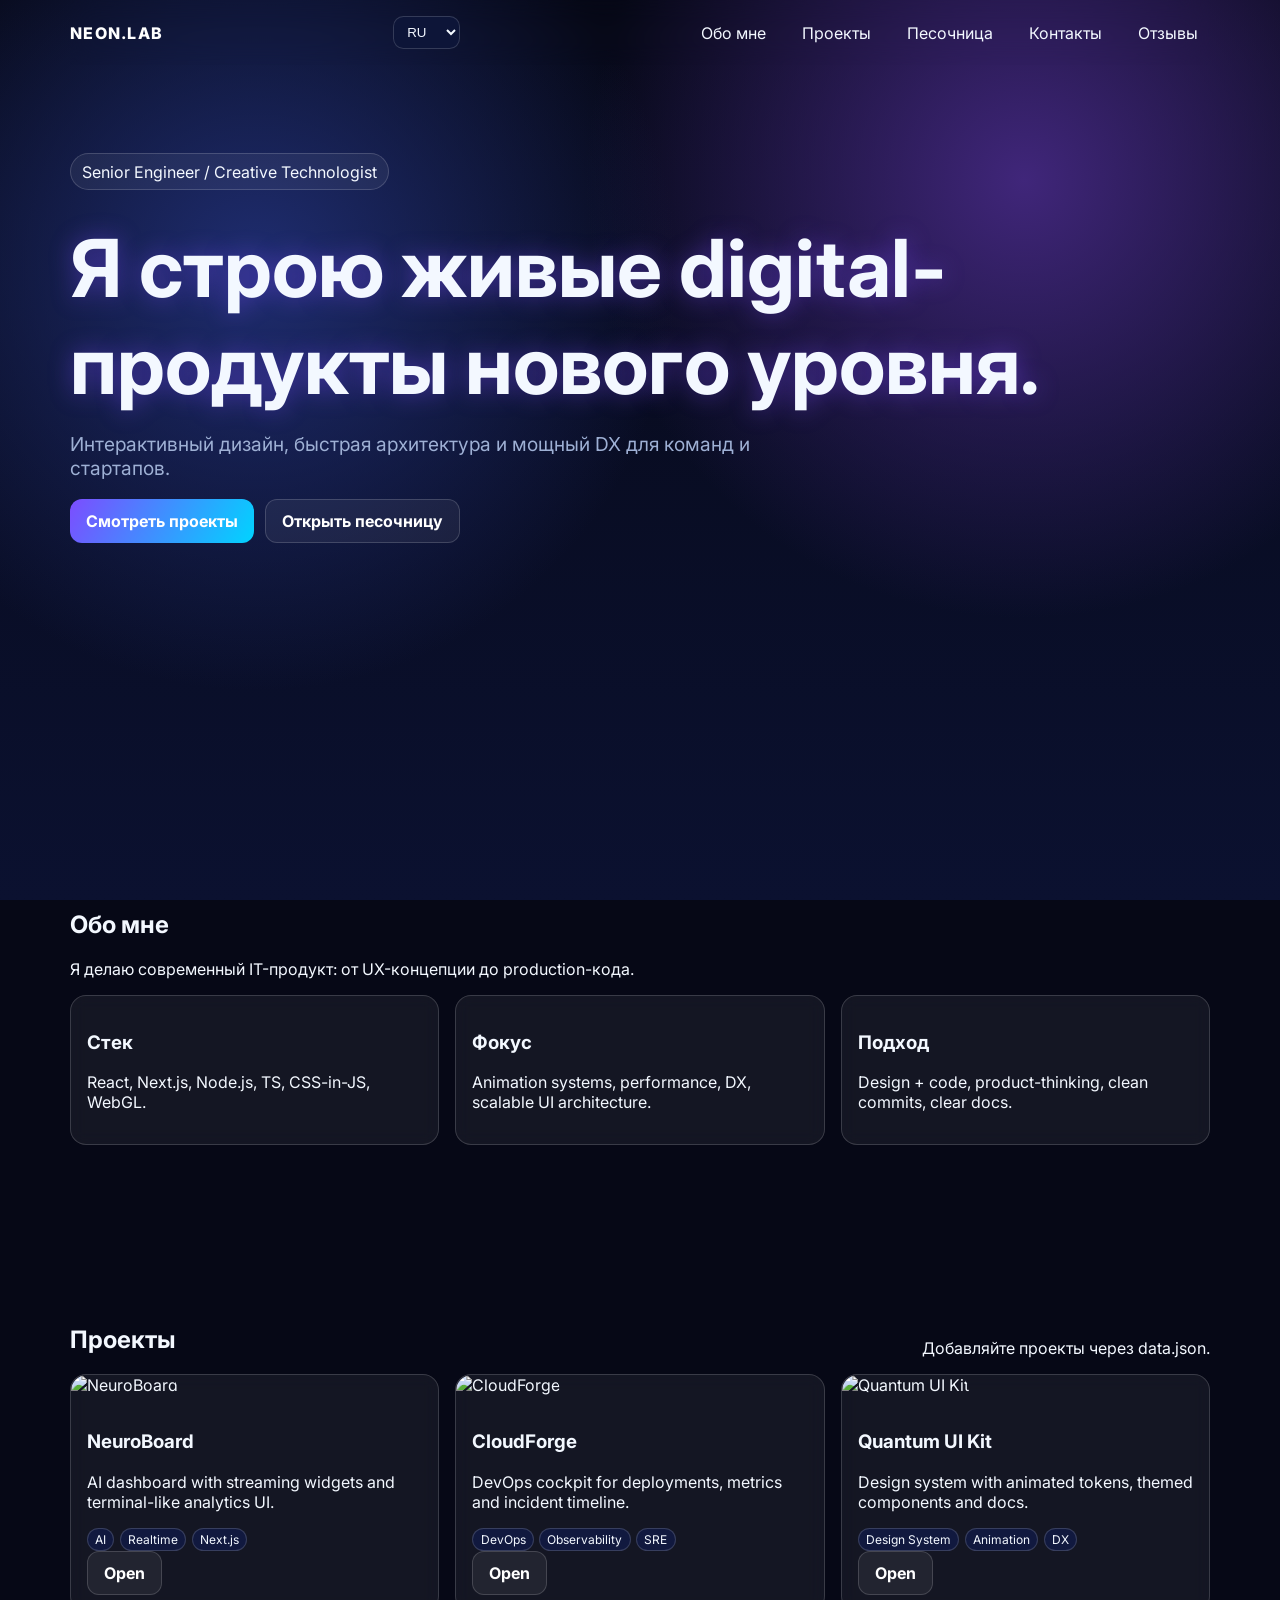
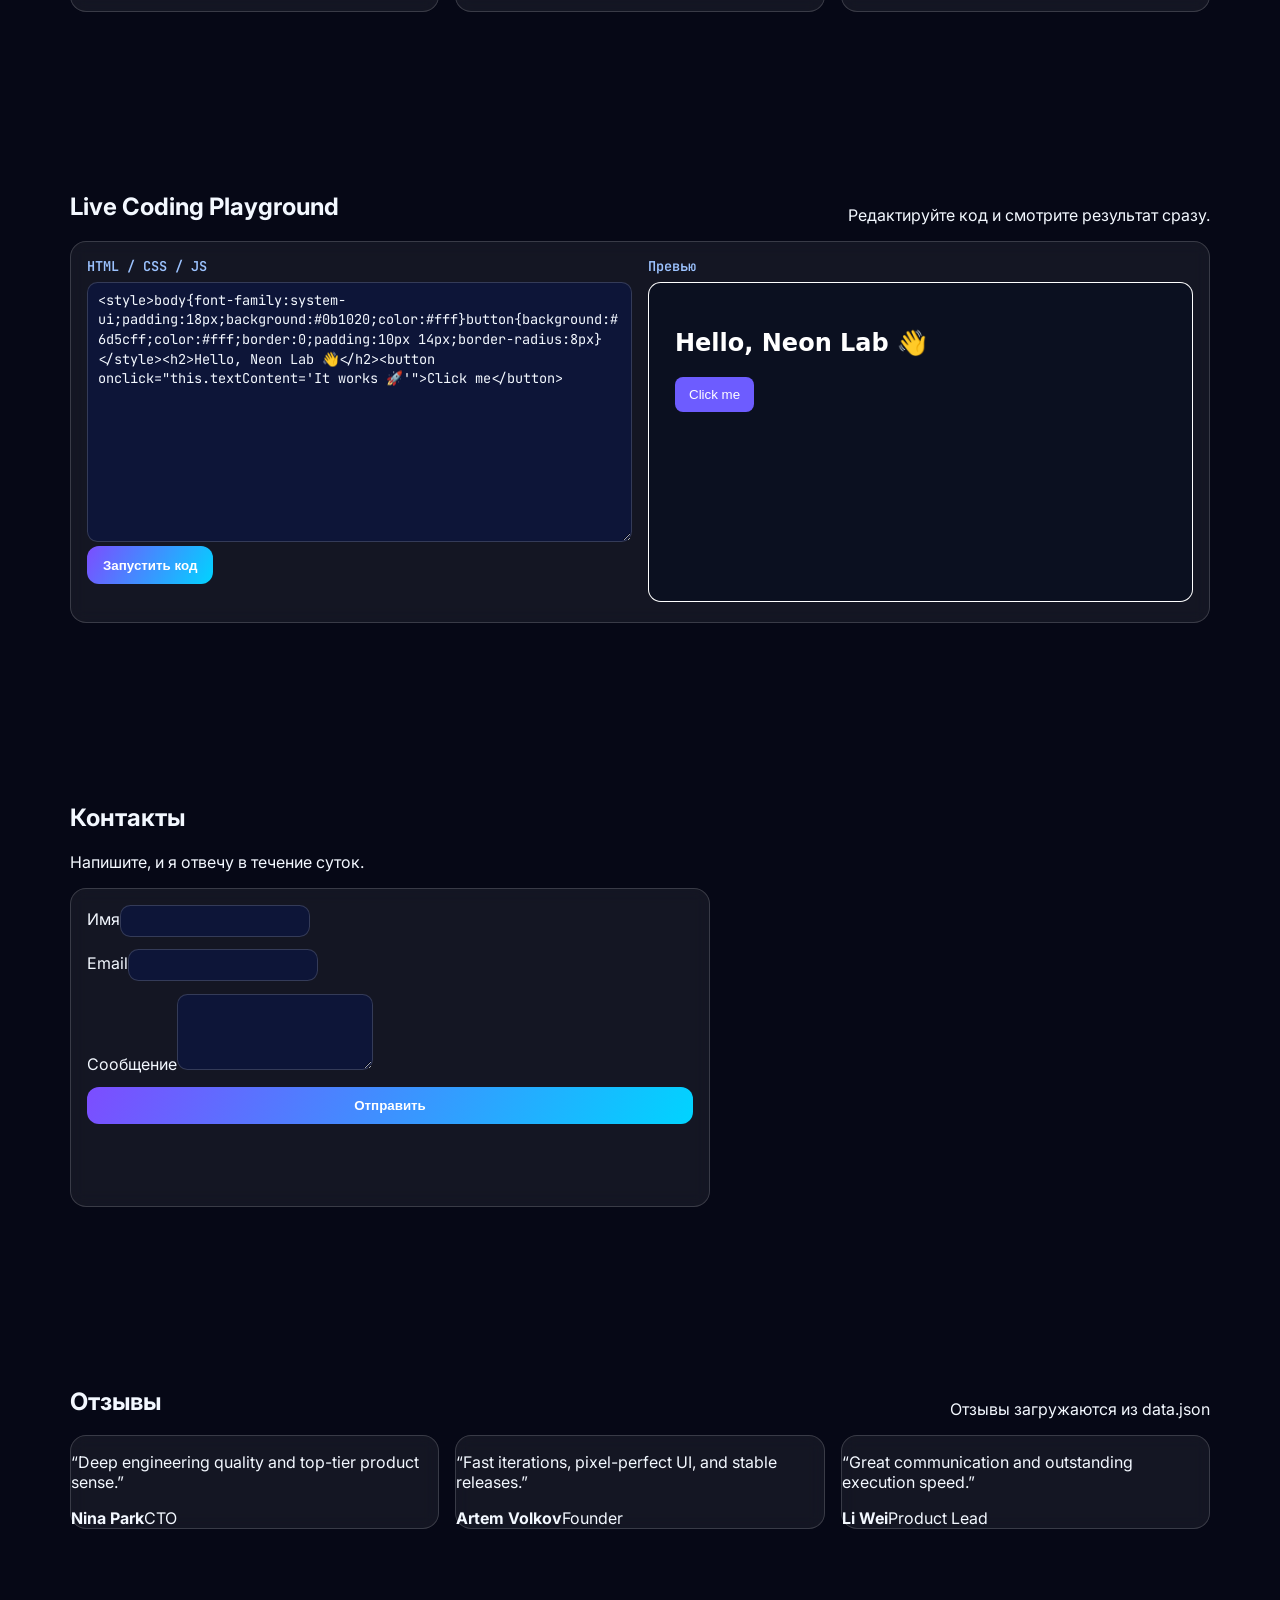
==== commit 808f901f: "Revamp portfolio with neon design, i18n, and live coding playground" ====
--- a/index.html
+++ b/index.html
@@ -3,119 +3,106 @@
   <head>
     <meta charset="UTF-8" />
     <meta name="viewport" content="width=device-width, initial-scale=1.0" />
-    <title>Портфолио разработчика</title>
+    <title>Dev Neon Lab Portfolio</title>
     <link rel="preconnect" href="https://fonts.googleapis.com" />
     <link rel="preconnect" href="https://fonts.gstatic.com" crossorigin />
-    <link
-      href="https://fonts.googleapis.com/css2?family=Inter:wght@400;500;700;800&display=swap"
-      rel="stylesheet"
-    />
+    <link href="https://fonts.googleapis.com/css2?family=Inter:wght@400;500;700;800&family=JetBrains+Mono:wght@400;600&display=swap" rel="stylesheet" />
     <link rel="stylesheet" href="styles.css" />
   </head>
   <body>
+    <div class="mesh-bg" aria-hidden="true"></div>
     <header class="hero" id="home">
       <nav class="nav container">
-        <a class="logo" href="#home">DEV.PORTFOLIO</a>
-        <button class="nav-toggle" id="navToggle" aria-label="Открыть меню">☰</button>
+        <a class="logo" href="#home">NEON.LAB</a>
+        <div class="nav-controls">
+          <select id="langSelect" class="lang-select" aria-label="Language selector">
+            <option value="ru">RU</option>
+            <option value="en">EN</option>
+            <option value="zh">中文</option>
+          </select>
+          <button class="nav-toggle" id="navToggle" aria-label="Open menu">☰</button>
+        </div>
         <ul class="nav-links" id="navLinks">
-          <li><a href="#about" data-tooltip="Узнайте, кто я">Обо мне</a></li>
-          <li><a href="#projects" data-tooltip="Лучшие работы">Проекты</a></li>
-          <li><a href="#contacts" data-tooltip="Связаться со мной">Контакты</a></li>
-          <li><a href="#reviews" data-tooltip="Что говорят клиенты">Отзывы</a></li>
+          <li><a href="#about" data-i18n="navAbout"></a></li>
+          <li><a href="#projects" data-i18n="navProjects"></a></li>
+          <li><a href="#playground" data-i18n="navPlayground"></a></li>
+          <li><a href="#contacts" data-i18n="navContacts"></a></li>
+          <li><a href="#reviews" data-i18n="navReviews"></a></li>
         </ul>
       </nav>
 
       <div class="hero-content container">
-        <p class="hero-badge">Frontend / Fullstack Developer</p>
+        <p class="hero-badge" data-i18n="heroBadge"></p>
         <h1 id="typingTitle" class="hero-title"></h1>
-        <p class="hero-subtitle">
-          Создаю быстрые, красивые и удобные веб-приложения с упором на UX, производительность
-          и чистый код.
-        </p>
+        <p class="hero-subtitle" data-i18n="heroSubtitle"></p>
         <div class="hero-actions">
-          <a class="btn btn-primary" href="#projects">Посмотреть проекты</a>
-          <a class="btn btn-secondary" href="#contacts">Связаться</a>
+          <a class="btn btn-primary" href="#projects" data-i18n="ctaProjects"></a>
+          <a class="btn btn-secondary" href="#playground" data-i18n="ctaPlayground"></a>
         </div>
       </div>
-      <div class="hero-glow" aria-hidden="true"></div>
     </header>
 
     <main>
       <section id="about" class="section container reveal">
-        <h2>Обо мне</h2>
-        <p>
-          Привет! Я разработчик, который любит превращать идеи в масштабируемые цифровые продукты.
-          Работаю с современным JavaScript-стеком, проектирую архитектуру интерфейсов и уделяю
-          внимание деталям.
-        </p>
+        <h2 data-i18n="aboutTitle"></h2>
+        <p data-i18n="aboutText"></p>
         <div class="about-grid">
-          <article class="card hover-lift">
-            <h3>Стек</h3>
-            <p>HTML, CSS, JavaScript, TypeScript, React, Node.js, REST API.</p>
-          </article>
-          <article class="card hover-lift">
-            <h3>Фокус</h3>
-            <p>Адаптивная вёрстка, доступность, оптимизация и анимации.</p>
-          </article>
-          <article class="card hover-lift">
-            <h3>Подход</h3>
-            <p>Поддерживаемый код, модульность и понятная документация.</p>
-          </article>
+          <article class="card hover-lift"><h3 data-i18n="aboutStack"></h3><p>React, Next.js, Node.js, TS, CSS-in-JS, WebGL.</p></article>
+          <article class="card hover-lift"><h3 data-i18n="aboutFocus"></h3><p>Animation systems, performance, DX, scalable UI architecture.</p></article>
+          <article class="card hover-lift"><h3 data-i18n="aboutMode"></h3><p>Design + code, product-thinking, clean commits, clear docs.</p></article>
         </div>
       </section>
 
       <section id="projects" class="section container reveal">
         <div class="section-head">
-          <h2>Проекты</h2>
-          <p>Новые проекты добавляются через <code>data.json</code> без изменения верстки.</p>
+          <h2 data-i18n="projectsTitle"></h2>
+          <p data-i18n="projectsHint"></p>
         </div>
         <div id="projectsGrid" class="projects-grid"></div>
       </section>
 
+      <section id="playground" class="section container reveal">
+        <div class="section-head">
+          <h2 data-i18n="playTitle"></h2>
+          <p data-i18n="playSubtitle"></p>
+        </div>
+        <div class="playground card">
+          <div class="editor-panel">
+            <div class="editor-header">HTML / CSS / JS</div>
+            <textarea id="codeInput" spellcheck="false"></textarea>
+            <button class="btn btn-primary" id="runCodeBtn" data-i18n="runCode"></button>
+          </div>
+          <div class="preview-panel">
+            <div class="editor-header" data-i18n="preview"></div>
+            <iframe id="codePreview" title="Live Preview"></iframe>
+          </div>
+        </div>
+      </section>
+
       <section id="contacts" class="section container reveal">
-        <h2>Контакты</h2>
-        <p>Оставьте сообщение — отвечаю обычно в течение 24 часов.</p>
+        <h2 data-i18n="contactsTitle"></h2>
+        <p data-i18n="contactsSubtitle"></p>
         <form id="contactForm" class="card form" novalidate>
-          <label>
-            Имя
-            <input type="text" name="name" required placeholder="Ваше имя" />
-          </label>
-          <label>
-            Email
-            <input type="email" name="email" required placeholder="you@example.com" />
-          </label>
-          <label>
-            Сообщение
-            <textarea name="message" rows="5" required placeholder="Расскажите о задаче"></textarea>
-          </label>
-          <button class="btn btn-primary" type="submit">Отправить</button>
+          <label><span data-i18n="formName"></span><input type="text" name="name" required /></label>
+          <label><span data-i18n="formEmail"></span><input type="email" name="email" required /></label>
+          <label><span data-i18n="formMessage"></span><textarea name="message" rows="4" required></textarea></label>
+          <button class="btn btn-primary" type="submit" data-i18n="send"></button>
           <p id="formStatus" class="form-status" role="status" aria-live="polite"></p>
         </form>
       </section>
 
       <section id="reviews" class="section container reveal">
-        <div class="section-head">
-          <h2>Отзывы</h2>
-          <p>Отзывы также берутся из JSON-конфига.</p>
-        </div>
+        <div class="section-head"><h2 data-i18n="reviewsTitle"></h2><p data-i18n="reviewsHint"></p></div>
         <div id="reviewsList" class="reviews-list"></div>
       </section>
     </main>
-
-    <footer class="footer">
-      <div class="container">
-        <p>© <span id="year"></span> Developer Portfolio. Сделано с ❤️ и JavaScript.</p>
-      </div>
-    </footer>
 
     <template id="projectTemplate">
       <article class="project-card hover-lift">
         <img class="project-image" alt="" loading="lazy" />
         <div class="project-content">
-          <h3></h3>
-          <p class="project-description"></p>
-          <div class="project-tags"></div>
-          <a class="btn btn-secondary project-link" target="_blank" rel="noopener noreferrer">Открыть</a>
+          <h3></h3><p class="project-description"></p><div class="project-tags"></div>
+          <a class="btn btn-secondary project-link" target="_blank" rel="noopener noreferrer">Open</a>
         </div>
       </article>
     </template>
@@ -123,10 +110,7 @@
     <template id="reviewTemplate">
       <article class="review-card hover-lift">
         <p class="review-text"></p>
-        <div class="review-meta">
-          <strong class="review-author"></strong>
-          <span class="review-role"></span>
-        </div>
+        <div class="review-meta"><strong class="review-author"></strong><span class="review-role"></span></div>
       </article>
     </template>
 
--- a/styles.css
+++ b/styles.css
@@ -1,126 +1,31 @@
 :root {
-  --bg: #0f1222;
-  --bg-soft: #171b32;
-  --text: #eef2ff;
-  --muted: #b6bfdc;
-  --accent: #7c5cff;
-  --accent-2: #22d3ee;
-  --card: rgba(255, 255, 255, 0.04);
-  --border: rgba(255, 255, 255, 0.12);
+  --bg: #060816;
+  --bg-2: #0b1130;
+  --text: #f3f8ff;
+  --muted: #9eb0d4;
+  --accent: #7c4dff;
+  --accent-2: #00d4ff;
+  --card: rgba(255,255,255,.06);
+  --border: rgba(255,255,255,.16);
 }
-
-* { box-sizing: border-box; }
-html { scroll-behavior: smooth; }
-body {
-  margin: 0;
-  font-family: Inter, system-ui, sans-serif;
-  background: radial-gradient(circle at top right, #1f2a61, var(--bg) 50%);
-  color: var(--text);
-  line-height: 1.6;
-}
-
-.container { width: min(1120px, 92%); margin-inline: auto; }
-.section { padding: 5rem 0; }
-h1,h2,h3 { line-height: 1.2; margin-top: 0; }
-h2 { font-size: clamp(1.8rem, 4vw, 2.4rem); }
-p { color: var(--muted); }
-
-.nav {
-  display: flex; align-items: center; justify-content: space-between;
-  padding: 1.25rem 0;
-}
-.logo { color: white; text-decoration: none; font-weight: 800; letter-spacing: 0.05em; }
-.nav-links { display: flex; gap: 1rem; list-style: none; margin: 0; padding: 0; }
-.nav-links a {
-  color: var(--text); text-decoration: none; padding: 0.5rem 0.75rem; border-radius: 999px;
-  position: relative; transition: background .25s ease, transform .25s ease;
-}
-.nav-links a:hover { background: var(--card); transform: translateY(-2px); }
-.nav-links a[data-tooltip]::after {
-  content: attr(data-tooltip); position: absolute; inset: auto auto calc(100% + .45rem) 50%;
-  transform: translateX(-50%) scale(.95); opacity: 0; pointer-events: none;
-  background: #0b0d19; color: #fff; border: 1px solid var(--border); border-radius: .5rem;
-  font-size: .75rem; white-space: nowrap; padding: .35rem .5rem; transition: .2s ease;
-}
-.nav-links a:hover::after { opacity: 1; transform: translateX(-50%) scale(1); }
-.nav-toggle { display: none; }
-
-.hero { min-height: 100vh; position: relative; overflow: clip; }
-.hero-content { padding: 7rem 0 4rem; position: relative; z-index: 1; }
-.hero-badge {
-  display: inline-block; border: 1px solid var(--border); border-radius: 999px; padding: .4rem .75rem;
-  background: var(--card); font-weight: 500;
-}
-.hero-title { font-size: clamp(2.1rem, 8vw, 4.6rem); margin: 1rem 0; }
-.hero-subtitle { max-width: 680px; font-size: clamp(1rem, 2.2vw, 1.2rem); }
-.hero-actions { display: flex; gap: .75rem; flex-wrap: wrap; }
-.hero-glow {
-  position: absolute; width: 38rem; height: 38rem; right: -8rem; top: -8rem; border-radius: 50%;
-  background: radial-gradient(circle, color-mix(in hsl, var(--accent) 45%, transparent), transparent 65%);
-  filter: blur(12px); animation: pulse 7s ease-in-out infinite;
-}
-@keyframes pulse {
-  0%,100% { transform: scale(1); opacity: .8; }
-  50% { transform: scale(1.12); opacity: .55; }
-}
-
-.btn {
-  border: 1px solid var(--border); border-radius: .8rem; padding: .7rem 1rem;
-  text-decoration: none; font-weight: 600; display: inline-flex; align-items: center; justify-content: center;
-  transition: transform .2s ease, background .25s ease, box-shadow .25s ease;
-}
-.btn:hover { transform: translateY(-2px); box-shadow: 0 10px 28px rgba(0,0,0,.22); }
-.btn-primary { background: linear-gradient(120deg, var(--accent), var(--accent-2)); color: #fff; border: none; }
-.btn-secondary { color: var(--text); background: var(--card); }
-
-.card, .project-card, .review-card {
-  background: var(--card); border: 1px solid var(--border); border-radius: 1rem;
-  backdrop-filter: blur(8px);
-}
-.about-grid { display: grid; gap: 1rem; grid-template-columns: repeat(3, minmax(0,1fr)); }
-.card { padding: 1rem; }
-.hover-lift { transition: transform .3s ease, border-color .3s ease; }
-.hover-lift:hover { transform: translateY(-5px); border-color: rgba(124,92,255,.55); }
-
-.section-head { display:flex; justify-content: space-between; align-items:end; gap:1rem; flex-wrap:wrap; }
-.projects-grid {
-  margin-top: 1.2rem;
-  display:grid; gap:1rem;
-  grid-template-columns: repeat(auto-fit, minmax(260px, 1fr));
-}
-.project-image { width:100%; height:180px; object-fit:cover; border-radius: 1rem 1rem 0 0; }
-.project-content { padding: 1rem; }
-.project-tags { display:flex; gap:.4rem; flex-wrap:wrap; margin-bottom:.85rem; }
-.project-tags span { font-size:.78rem; background:#0d1021; border:1px solid var(--border); padding:.25rem .5rem; border-radius:999px; }
-
-.form { padding: 1.25rem; display: grid; gap: .9rem; max-width: 660px; }
-input, textarea {
-  width:100%; border:1px solid var(--border); border-radius:.75rem; padding:.75rem;
-  margin-top:.35rem; background:#0e1229; color:var(--text);
-}
-input:focus, textarea:focus { outline:2px solid color-mix(in srgb, var(--accent) 55%, transparent); }
-.form-status { min-height: 1.5rem; }
-
-.reviews-list { display:grid; gap:1rem; grid-template-columns: repeat(auto-fit, minmax(260px,1fr)); }
-.review-card { padding:1rem; }
-.review-text { font-style: italic; }
-.review-meta { display:flex; flex-direction:column; gap:.2rem; }
-
-.reveal { opacity: 0; transform: translateY(20px); transition: opacity .55s ease, transform .55s ease; }
-.reveal.visible { opacity: 1; transform: translateY(0); }
-
-.footer { border-top:1px solid var(--border); padding:1.2rem 0; text-align:center; margin-top:2rem; }
-
-@media (max-width: 900px) {
-  .about-grid { grid-template-columns: 1fr; }
-  .nav-toggle {
-    display: block; background: transparent; color: white; border: 1px solid var(--border);
-    border-radius: .6rem; padding: .4rem .6rem;
-  }
-  .nav-links {
-    position: absolute; top: 4.2rem; right: 4%; left: 4%; flex-direction: column; padding: .75rem;
-    background: #0d1022; border: 1px solid var(--border); border-radius: .8rem;
-    opacity: 0; pointer-events: none; transform: translateY(-8px); transition: .25s ease;
-  }
-  .nav-links.open { opacity: 1; pointer-events: all; transform: translateY(0); }
-}
+*{box-sizing:border-box} html{scroll-behavior:smooth} body{margin:0;font-family:Inter,system-ui;background:var(--bg);color:var(--text)}
+.mesh-bg{position:fixed;inset:0;z-index:-1;background:radial-gradient(circle at 20% 30%,#1f2d70 0,transparent 35%),radial-gradient(circle at 80% 20%,#40267a 0,transparent 35%),linear-gradient(180deg,var(--bg),var(--bg-2));animation: drift 14s ease-in-out infinite alternate}
+@keyframes drift{from{filter:hue-rotate(0deg)}to{filter:hue-rotate(30deg)}}
+.container{width:min(1140px,92%);margin-inline:auto}.section{padding:5rem 0}
+.nav{display:flex;align-items:center;justify-content:space-between;padding:1rem 0;position:sticky;top:0;backdrop-filter:blur(12px);z-index:50}
+.logo{color:#fff;text-decoration:none;font-weight:800;letter-spacing:.08em}.nav-controls{display:flex;align-items:center;gap:.6rem}
+.lang-select,.nav-toggle,input,textarea,select{background:#0d1538;color:var(--text);border:1px solid var(--border);border-radius:.65rem;padding:.45rem .6rem}
+.nav-links{display:flex;gap:.75rem;list-style:none;padding:0;margin:0}.nav-links a{color:var(--text);text-decoration:none;padding:.45rem .75rem;border-radius:999px;transition:.24s}.nav-links a:hover{background:var(--card);box-shadow:0 0 16px rgba(0,212,255,.35)}
+.hero{min-height:90vh}.hero-content{padding:4.5rem 0}.hero-badge{display:inline-block;padding:.45rem .7rem;border:1px solid var(--border);border-radius:999px;background:var(--card)}
+.hero-title{font-size:clamp(2rem,8vw,5rem);margin:.8rem 0;text-shadow:0 0 24px rgba(124,77,255,.45)}.hero-subtitle{max-width:720px;color:var(--muted);font-size:clamp(1rem,2.2vw,1.2rem)}
+.btn{display:inline-flex;align-items:center;justify-content:center;padding:.7rem 1rem;border-radius:.75rem;text-decoration:none;font-weight:700;border:1px solid var(--border);transition:.25s}
+.btn:hover{transform:translateY(-2px) scale(1.02)}.btn-primary{background:linear-gradient(120deg,var(--accent),var(--accent-2));color:#fff;border:none}.btn-secondary{background:var(--card);color:#fff}
+.hero-actions{display:flex;gap:.7rem;flex-wrap:wrap}
+.card,.project-card,.review-card{background:var(--card);border:1px solid var(--border);border-radius:1rem;backdrop-filter:blur(8px)}.hover-lift{transition:.28s}.hover-lift:hover{transform:translateY(-5px);box-shadow:0 0 32px rgba(0,212,255,.2)}
+.about-grid{display:grid;grid-template-columns:repeat(3,minmax(0,1fr));gap:1rem}.card{padding:1rem}.section-head{display:flex;justify-content:space-between;gap:1rem;align-items:end;flex-wrap:wrap}
+.projects-grid,.reviews-list{display:grid;grid-template-columns:repeat(auto-fit,minmax(250px,1fr));gap:1rem}.project-image{width:100%;height:180px;object-fit:cover;border-radius:1rem 1rem 0 0}.project-content{padding:1rem}.project-tags{display:flex;gap:.35rem;flex-wrap:wrap}.project-tags span{font-size:.75rem;padding:.2rem .45rem;border:1px solid var(--border);border-radius:999px;background:#11193f}
+.playground{display:grid;grid-template-columns:1fr 1fr;gap:1rem;padding:1rem}.editor-header{font:600 .85rem/1.2 "JetBrains Mono", monospace;color:#9cc3ff;margin-bottom:.5rem}textarea#codeInput{min-height:260px;width:100%;font:400 .85rem/1.45 "JetBrains Mono",monospace}#codePreview{width:100%;height:320px;border:1px solid var(--border);border-radius:.8rem;background:#fff}
+.form{padding:1rem;max-width:640px;display:grid;gap:.8rem}.form-status{min-height:1.3rem;color:#a5ffd6}
+.reveal{opacity:0;transform:translateY(18px);transition:.5s}.reveal.visible{opacity:1;transform:none}
+@media (max-width:920px){.about-grid,.playground{grid-template-columns:1fr}.nav-toggle{display:block}.nav-links{position:absolute;top:3.8rem;right:4%;left:4%;flex-direction:column;background:#0b1030;padding:.7rem;border:1px solid var(--border);border-radius:.8rem;opacity:0;pointer-events:none;transform:translateY(-8px);transition:.25s}.nav-links.open{opacity:1;pointer-events:all;transform:none}}
+@media (min-width:921px){.nav-toggle{display:none}}
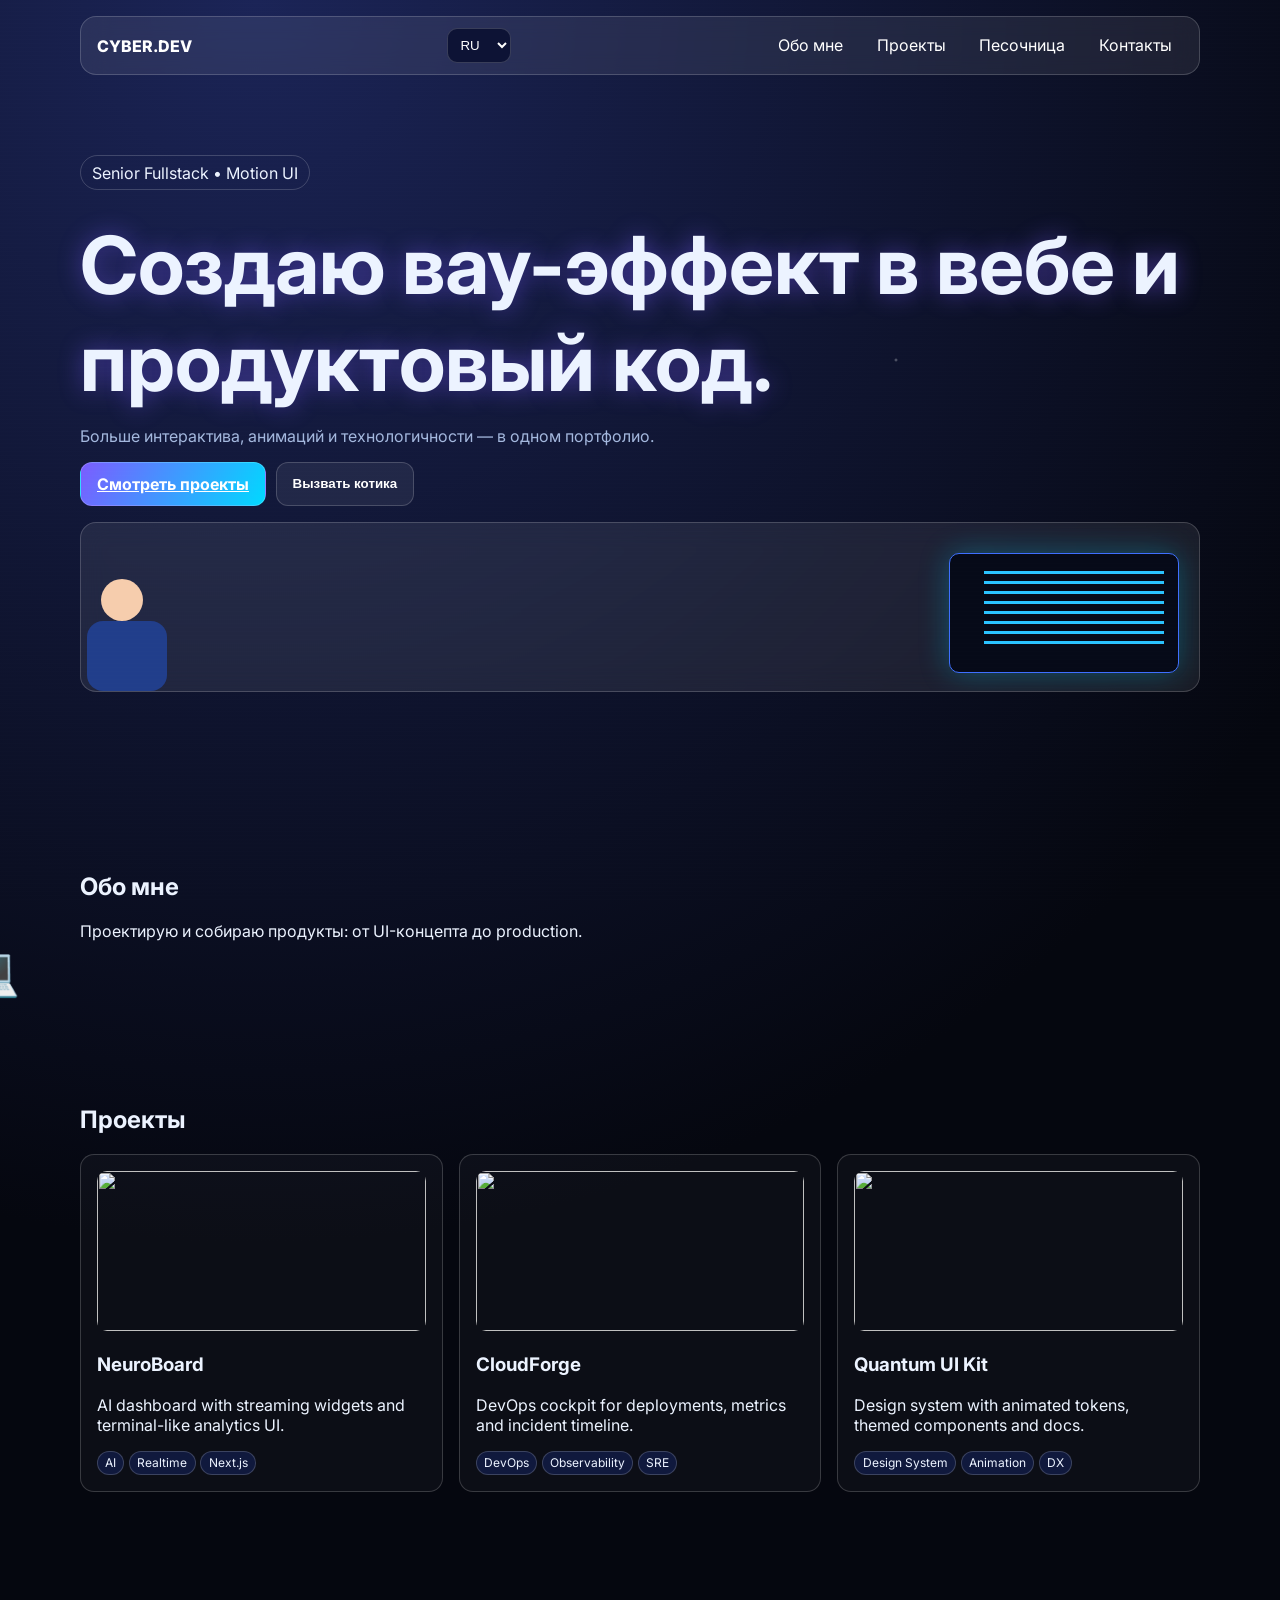
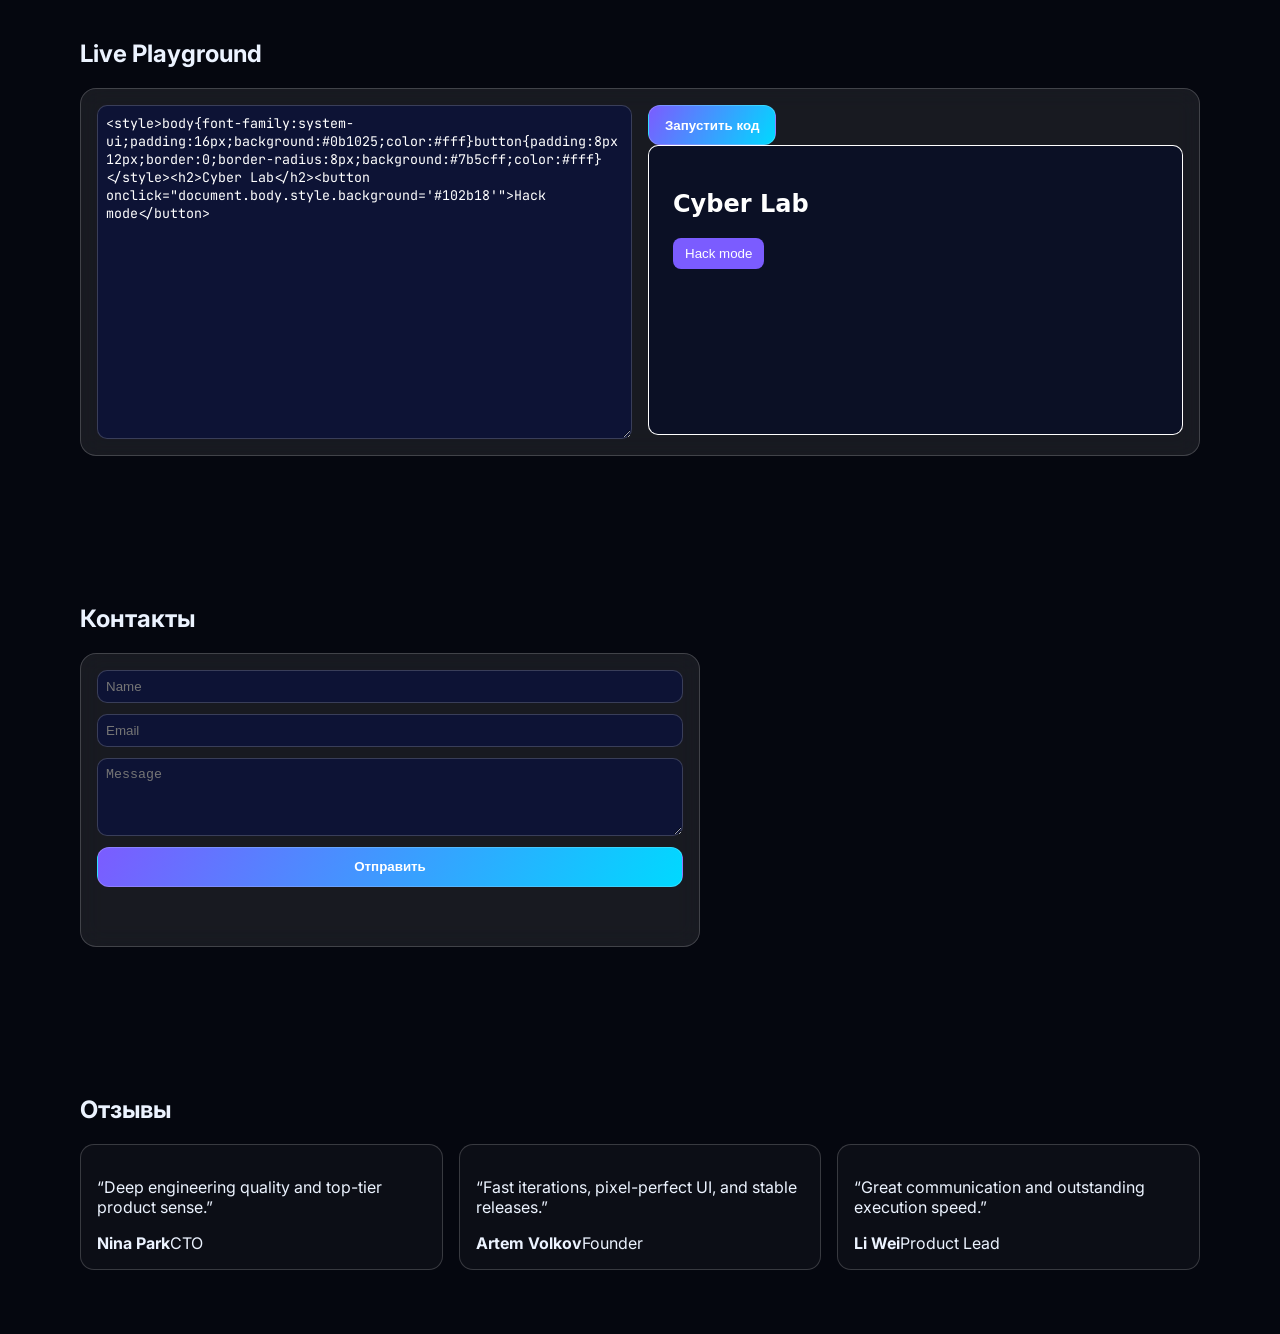
==== commit fcaacfea: "Redesign portfolio with cinematic animations, cat easter egg, and custom 404" ====
--- a/index.html
+++ b/index.html
@@ -3,116 +3,90 @@
   <head>
     <meta charset="UTF-8" />
     <meta name="viewport" content="width=device-width, initial-scale=1.0" />
-    <title>Dev Neon Lab Portfolio</title>
+    <title>Cyber Portfolio X</title>
     <link rel="preconnect" href="https://fonts.googleapis.com" />
     <link rel="preconnect" href="https://fonts.gstatic.com" crossorigin />
-    <link href="https://fonts.googleapis.com/css2?family=Inter:wght@400;500;700;800&family=JetBrains+Mono:wght@400;600&display=swap" rel="stylesheet" />
+    <link href="https://fonts.googleapis.com/css2?family=Inter:wght@400;600;700;800&family=JetBrains+Mono:wght@400;700&display=swap" rel="stylesheet" />
     <link rel="stylesheet" href="styles.css" />
   </head>
   <body>
-    <div class="mesh-bg" aria-hidden="true"></div>
-    <header class="hero" id="home">
-      <nav class="nav container">
-        <a class="logo" href="#home">NEON.LAB</a>
-        <div class="nav-controls">
-          <select id="langSelect" class="lang-select" aria-label="Language selector">
+    <div id="preloader" class="preloader">
+      <div class="loader-scene">
+        <div class="orb"></div>
+        <div class="rings"></div>
+        <p data-i18n="loading">Загрузка кибер-портфолио...</p>
+      </div>
+    </div>
+
+    <div class="stars" aria-hidden="true"></div>
+    <div class="scanlines" aria-hidden="true"></div>
+
+    <header id="home" class="hero">
+      <nav class="nav container glass">
+        <a class="logo" href="#home">CYBER.DEV</a>
+        <div class="nav-tools">
+          <select id="langSelect" class="lang-select">
             <option value="ru">RU</option>
             <option value="en">EN</option>
             <option value="zh">中文</option>
           </select>
-          <button class="nav-toggle" id="navToggle" aria-label="Open menu">☰</button>
+          <button id="navToggle" class="nav-toggle">☰</button>
         </div>
-        <ul class="nav-links" id="navLinks">
+        <ul id="navLinks" class="nav-links">
           <li><a href="#about" data-i18n="navAbout"></a></li>
           <li><a href="#projects" data-i18n="navProjects"></a></li>
           <li><a href="#playground" data-i18n="navPlayground"></a></li>
           <li><a href="#contacts" data-i18n="navContacts"></a></li>
-          <li><a href="#reviews" data-i18n="navReviews"></a></li>
         </ul>
       </nav>
-
       <div class="hero-content container">
         <p class="hero-badge" data-i18n="heroBadge"></p>
-        <h1 id="typingTitle" class="hero-title"></h1>
-        <p class="hero-subtitle" data-i18n="heroSubtitle"></p>
+        <h1 id="typingTitle"></h1>
+        <p class="subtitle" data-i18n="heroSubtitle"></p>
         <div class="hero-actions">
-          <a class="btn btn-primary" href="#projects" data-i18n="ctaProjects"></a>
-          <a class="btn btn-secondary" href="#playground" data-i18n="ctaPlayground"></a>
+          <a href="#projects" class="btn btn-primary" data-i18n="ctaProjects"></a>
+          <button class="btn btn-secondary" id="spawnCat" data-i18n="ctaCat"></button>
+        </div>
+        <div class="coder-scene glass">
+          <div class="coder-head"></div><div class="coder-body"></div><div class="screen"></div>
+          <div class="code-lines"></div>
         </div>
       </div>
     </header>
 
     <main>
       <section id="about" class="section container reveal">
-        <h2 data-i18n="aboutTitle"></h2>
-        <p data-i18n="aboutText"></p>
-        <div class="about-grid">
-          <article class="card hover-lift"><h3 data-i18n="aboutStack"></h3><p>React, Next.js, Node.js, TS, CSS-in-JS, WebGL.</p></article>
-          <article class="card hover-lift"><h3 data-i18n="aboutFocus"></h3><p>Animation systems, performance, DX, scalable UI architecture.</p></article>
-          <article class="card hover-lift"><h3 data-i18n="aboutMode"></h3><p>Design + code, product-thinking, clean commits, clear docs.</p></article>
+        <h2 data-i18n="aboutTitle"></h2><p data-i18n="aboutText"></p>
+      </section>
+      <section id="projects" class="section container reveal">
+        <h2 data-i18n="projectsTitle"></h2><div id="projectsGrid" class="projects-grid"></div>
+      </section>
+      <section id="playground" class="section container reveal">
+        <h2 data-i18n="playTitle"></h2>
+        <div class="playground glass">
+          <textarea id="codeInput"></textarea>
+          <div class="preview-wrap"><button id="runCodeBtn" class="btn btn-primary" data-i18n="runCode"></button><iframe id="codePreview"></iframe></div>
         </div>
       </section>
-
-      <section id="projects" class="section container reveal">
-        <div class="section-head">
-          <h2 data-i18n="projectsTitle"></h2>
-          <p data-i18n="projectsHint"></p>
-        </div>
-        <div id="projectsGrid" class="projects-grid"></div>
-      </section>
-
-      <section id="playground" class="section container reveal">
-        <div class="section-head">
-          <h2 data-i18n="playTitle"></h2>
-          <p data-i18n="playSubtitle"></p>
-        </div>
-        <div class="playground card">
-          <div class="editor-panel">
-            <div class="editor-header">HTML / CSS / JS</div>
-            <textarea id="codeInput" spellcheck="false"></textarea>
-            <button class="btn btn-primary" id="runCodeBtn" data-i18n="runCode"></button>
-          </div>
-          <div class="preview-panel">
-            <div class="editor-header" data-i18n="preview"></div>
-            <iframe id="codePreview" title="Live Preview"></iframe>
-          </div>
-        </div>
-      </section>
-
       <section id="contacts" class="section container reveal">
         <h2 data-i18n="contactsTitle"></h2>
-        <p data-i18n="contactsSubtitle"></p>
-        <form id="contactForm" class="card form" novalidate>
-          <label><span data-i18n="formName"></span><input type="text" name="name" required /></label>
-          <label><span data-i18n="formEmail"></span><input type="email" name="email" required /></label>
-          <label><span data-i18n="formMessage"></span><textarea name="message" rows="4" required></textarea></label>
+        <form id="contactForm" class="glass form" novalidate>
+          <input name="name" required placeholder="Name" />
+          <input type="email" name="email" required placeholder="Email" />
+          <textarea name="message" rows="4" required placeholder="Message"></textarea>
           <button class="btn btn-primary" type="submit" data-i18n="send"></button>
-          <p id="formStatus" class="form-status" role="status" aria-live="polite"></p>
+          <p id="formStatus"></p>
         </form>
       </section>
-
-      <section id="reviews" class="section container reveal">
-        <div class="section-head"><h2 data-i18n="reviewsTitle"></h2><p data-i18n="reviewsHint"></p></div>
-        <div id="reviewsList" class="reviews-list"></div>
+      <section class="section container reveal">
+        <h2 data-i18n="reviewsTitle"></h2><div id="reviewsList" class="reviews-list"></div>
       </section>
     </main>
 
-    <template id="projectTemplate">
-      <article class="project-card hover-lift">
-        <img class="project-image" alt="" loading="lazy" />
-        <div class="project-content">
-          <h3></h3><p class="project-description"></p><div class="project-tags"></div>
-          <a class="btn btn-secondary project-link" target="_blank" rel="noopener noreferrer">Open</a>
-        </div>
-      </article>
-    </template>
+    <div id="catEaster" class="cat" aria-hidden="true">🐱‍💻</div>
 
-    <template id="reviewTemplate">
-      <article class="review-card hover-lift">
-        <p class="review-text"></p>
-        <div class="review-meta"><strong class="review-author"></strong><span class="review-role"></span></div>
-      </article>
-    </template>
+    <template id="projectTemplate"><article class="card project tilt"><img class="project-image" alt="" /><div><h3></h3><p class="project-description"></p><div class="project-tags"></div></div></article></template>
+    <template id="reviewTemplate"><article class="card review"><p class="review-text"></p><strong class="review-author"></strong><span class="review-role"></span></article></template>
 
     <script src="script.js" defer></script>
   </body>
--- a/styles.css
+++ b/styles.css
@@ -1,31 +1,16 @@
-:root {
-  --bg: #060816;
-  --bg-2: #0b1130;
-  --text: #f3f8ff;
-  --muted: #9eb0d4;
-  --accent: #7c4dff;
-  --accent-2: #00d4ff;
-  --card: rgba(255,255,255,.06);
-  --border: rgba(255,255,255,.16);
-}
-*{box-sizing:border-box} html{scroll-behavior:smooth} body{margin:0;font-family:Inter,system-ui;background:var(--bg);color:var(--text)}
-.mesh-bg{position:fixed;inset:0;z-index:-1;background:radial-gradient(circle at 20% 30%,#1f2d70 0,transparent 35%),radial-gradient(circle at 80% 20%,#40267a 0,transparent 35%),linear-gradient(180deg,var(--bg),var(--bg-2));animation: drift 14s ease-in-out infinite alternate}
-@keyframes drift{from{filter:hue-rotate(0deg)}to{filter:hue-rotate(30deg)}}
-.container{width:min(1140px,92%);margin-inline:auto}.section{padding:5rem 0}
-.nav{display:flex;align-items:center;justify-content:space-between;padding:1rem 0;position:sticky;top:0;backdrop-filter:blur(12px);z-index:50}
-.logo{color:#fff;text-decoration:none;font-weight:800;letter-spacing:.08em}.nav-controls{display:flex;align-items:center;gap:.6rem}
-.lang-select,.nav-toggle,input,textarea,select{background:#0d1538;color:var(--text);border:1px solid var(--border);border-radius:.65rem;padding:.45rem .6rem}
-.nav-links{display:flex;gap:.75rem;list-style:none;padding:0;margin:0}.nav-links a{color:var(--text);text-decoration:none;padding:.45rem .75rem;border-radius:999px;transition:.24s}.nav-links a:hover{background:var(--card);box-shadow:0 0 16px rgba(0,212,255,.35)}
-.hero{min-height:90vh}.hero-content{padding:4.5rem 0}.hero-badge{display:inline-block;padding:.45rem .7rem;border:1px solid var(--border);border-radius:999px;background:var(--card)}
-.hero-title{font-size:clamp(2rem,8vw,5rem);margin:.8rem 0;text-shadow:0 0 24px rgba(124,77,255,.45)}.hero-subtitle{max-width:720px;color:var(--muted);font-size:clamp(1rem,2.2vw,1.2rem)}
-.btn{display:inline-flex;align-items:center;justify-content:center;padding:.7rem 1rem;border-radius:.75rem;text-decoration:none;font-weight:700;border:1px solid var(--border);transition:.25s}
-.btn:hover{transform:translateY(-2px) scale(1.02)}.btn-primary{background:linear-gradient(120deg,var(--accent),var(--accent-2));color:#fff;border:none}.btn-secondary{background:var(--card);color:#fff}
-.hero-actions{display:flex;gap:.7rem;flex-wrap:wrap}
-.card,.project-card,.review-card{background:var(--card);border:1px solid var(--border);border-radius:1rem;backdrop-filter:blur(8px)}.hover-lift{transition:.28s}.hover-lift:hover{transform:translateY(-5px);box-shadow:0 0 32px rgba(0,212,255,.2)}
-.about-grid{display:grid;grid-template-columns:repeat(3,minmax(0,1fr));gap:1rem}.card{padding:1rem}.section-head{display:flex;justify-content:space-between;gap:1rem;align-items:end;flex-wrap:wrap}
-.projects-grid,.reviews-list{display:grid;grid-template-columns:repeat(auto-fit,minmax(250px,1fr));gap:1rem}.project-image{width:100%;height:180px;object-fit:cover;border-radius:1rem 1rem 0 0}.project-content{padding:1rem}.project-tags{display:flex;gap:.35rem;flex-wrap:wrap}.project-tags span{font-size:.75rem;padding:.2rem .45rem;border:1px solid var(--border);border-radius:999px;background:#11193f}
-.playground{display:grid;grid-template-columns:1fr 1fr;gap:1rem;padding:1rem}.editor-header{font:600 .85rem/1.2 "JetBrains Mono", monospace;color:#9cc3ff;margin-bottom:.5rem}textarea#codeInput{min-height:260px;width:100%;font:400 .85rem/1.45 "JetBrains Mono",monospace}#codePreview{width:100%;height:320px;border:1px solid var(--border);border-radius:.8rem;background:#fff}
-.form{padding:1rem;max-width:640px;display:grid;gap:.8rem}.form-status{min-height:1.3rem;color:#a5ffd6}
-.reveal{opacity:0;transform:translateY(18px);transition:.5s}.reveal.visible{opacity:1;transform:none}
-@media (max-width:920px){.about-grid,.playground{grid-template-columns:1fr}.nav-toggle{display:block}.nav-links{position:absolute;top:3.8rem;right:4%;left:4%;flex-direction:column;background:#0b1030;padding:.7rem;border:1px solid var(--border);border-radius:.8rem;opacity:0;pointer-events:none;transform:translateY(-8px);transition:.25s}.nav-links.open{opacity:1;pointer-events:all;transform:none}}
-@media (min-width:921px){.nav-toggle{display:none}}
+:root{--bg:#05070f;--text:#ecf3ff;--muted:#a4b8de;--a:#7b5cff;--b:#00d9ff;--glass:rgba(255,255,255,.08);--br:rgba(255,255,255,.18)}*{box-sizing:border-box}html{scroll-behavior:smooth}body{margin:0;font-family:Inter,system-ui;background:radial-gradient(circle at 20% 0,#1b2457,#05070f 40%);color:var(--text);overflow-x:hidden}
+.stars{position:fixed;inset:0;background-image:radial-gradient(2px 2px at 20% 30%,#fff8,transparent),radial-gradient(2px 2px at 70% 40%,#fff6,transparent),radial-gradient(1.5px 1.5px at 40% 70%,#fff8,transparent);animation:twinkle 4s linear infinite alternate;z-index:-2}.scanlines{position:fixed;inset:0;background:repeating-linear-gradient(180deg,transparent,transparent 3px,#ffffff05 4px);pointer-events:none;z-index:99}@keyframes twinkle{to{filter:hue-rotate(30deg) brightness(1.2)}}
+.preloader{position:fixed;inset:0;display:grid;place-items:center;background:#02040d;z-index:200;transition:.7s}.preloader.hide{opacity:0;visibility:hidden}.loader-scene{text-align:center}.orb{width:80px;height:80px;border-radius:50%;background:conic-gradient(var(--a),var(--b),var(--a));animation:spin 1.6s linear infinite;margin:auto}.rings{width:130px;height:130px;border:1px solid #fff3;border-radius:50%;margin:-105px auto 16px;animation:pulse 1.8s ease infinite}
+@keyframes spin{to{transform:rotate(360deg)}}@keyframes pulse{50%{transform:scale(1.15);opacity:.6}}
+.container{width:min(1120px,92%);margin:auto}.glass{background:var(--glass);backdrop-filter:blur(12px);border:1px solid var(--br);border-radius:16px}
+.nav{margin-top:1rem;padding:.7rem 1rem;display:flex;justify-content:space-between;align-items:center;position:sticky;top:.6rem;z-index:100}.logo{color:#fff;text-decoration:none;font-weight:800}.nav-links{list-style:none;display:flex;gap:.7rem;margin:0;padding:0}.nav-links a{color:#fff;text-decoration:none;padding:.4rem .7rem;border-radius:999px}.nav-links a:hover{background:#fff2}.nav-tools{display:flex;gap:.5rem}.lang-select,.nav-toggle,input,textarea{background:#0d1335;border:1px solid var(--br);color:#fff;border-radius:10px;padding:.5rem}
+.hero{padding-bottom:2rem}.hero-content{padding:4rem 0}.hero-badge{display:inline-block;padding:.4rem .7rem;border:1px solid var(--br);border-radius:999px}.subtitle{color:var(--muted);max-width:700px}#typingTitle{font-size:clamp(2.2rem,8vw,5rem);margin:.6rem 0;text-shadow:0 0 25px #7b5cff77}.hero-actions{display:flex;gap:.6rem;margin:1rem 0}
+.btn{border:1px solid var(--br);border-radius:12px;padding:.7rem 1rem;font-weight:700;cursor:pointer}.btn-primary{background:linear-gradient(120deg,var(--a),var(--b));color:#fff}.btn-secondary{background:#fff1;color:#fff}
+.coder-scene{position:relative;height:170px;padding:1rem;overflow:hidden}.coder-head{width:42px;height:42px;border-radius:50%;background:#f6cdad;position:absolute;left:20px;bottom:70px}.coder-body{width:80px;height:70px;background:#213e8b;border-radius:16px;position:absolute;left:6px;bottom:0}.screen{position:absolute;right:20px;bottom:18px;width:230px;height:120px;background:#060a18;border:1px solid #3f6fff;border-radius:10px;box-shadow:0 0 30px #00d9ff4a}.code-lines{position:absolute;right:35px;bottom:40px;width:180px;height:80px;background:repeating-linear-gradient(180deg,#2ac3ff, #2ac3ff 3px,transparent 3px,transparent 10px);animation:scrollCode 2.3s linear infinite}
+@keyframes scrollCode{to{transform:translateY(-10px)}}
+.section{padding:4rem 0}.projects-grid,.reviews-list{display:grid;grid-template-columns:repeat(auto-fit,minmax(250px,1fr));gap:1rem}.card{padding:1rem;border-radius:14px;background:#ffffff08;border:1px solid var(--br)}.project-image{width:100%;height:160px;object-fit:cover;border-radius:10px}.project-tags{display:flex;gap:.3rem;flex-wrap:wrap}.project-tags span{background:#10193d;border:1px solid var(--br);border-radius:999px;padding:.2rem .45rem;font-size:.75rem}
+.playground{display:grid;grid-template-columns:1fr 1fr;gap:1rem;padding:1rem}#codeInput{min-height:290px;font-family:'JetBrains Mono',monospace}#codePreview{width:100%;height:290px;border:1px solid var(--br);border-radius:10px;background:#fff}.form{padding:1rem;display:grid;gap:.7rem;max-width:620px}
+.cat{position:fixed;bottom:-100px;left:-100px;font-size:3rem;transition:1s;z-index:120}.cat.show{left:20px;bottom:20px;transform:rotate(-8deg) scale(1.1)}
+.reveal{opacity:0;transform:translateY(20px);transition:.7s}.reveal.visible{opacity:1;transform:none}
+.error-page{display:grid;place-items:center;min-height:100vh}.error-wrap{padding:2rem;text-align:center} .error-wrap h1{font-size:5rem;margin:0}
+@media(max-width:900px){.playground{grid-template-columns:1fr}.nav-toggle{display:block}.nav-links{position:absolute;top:3.8rem;left:4%;right:4%;background:#0a1130;border:1px solid var(--br);padding:.7rem;flex-direction:column;opacity:0;pointer-events:none;transform:translateY(-8px);transition:.25s}.nav-links.open{opacity:1;pointer-events:all;transform:none}}@media(min-width:901px){.nav-toggle{display:none}}
